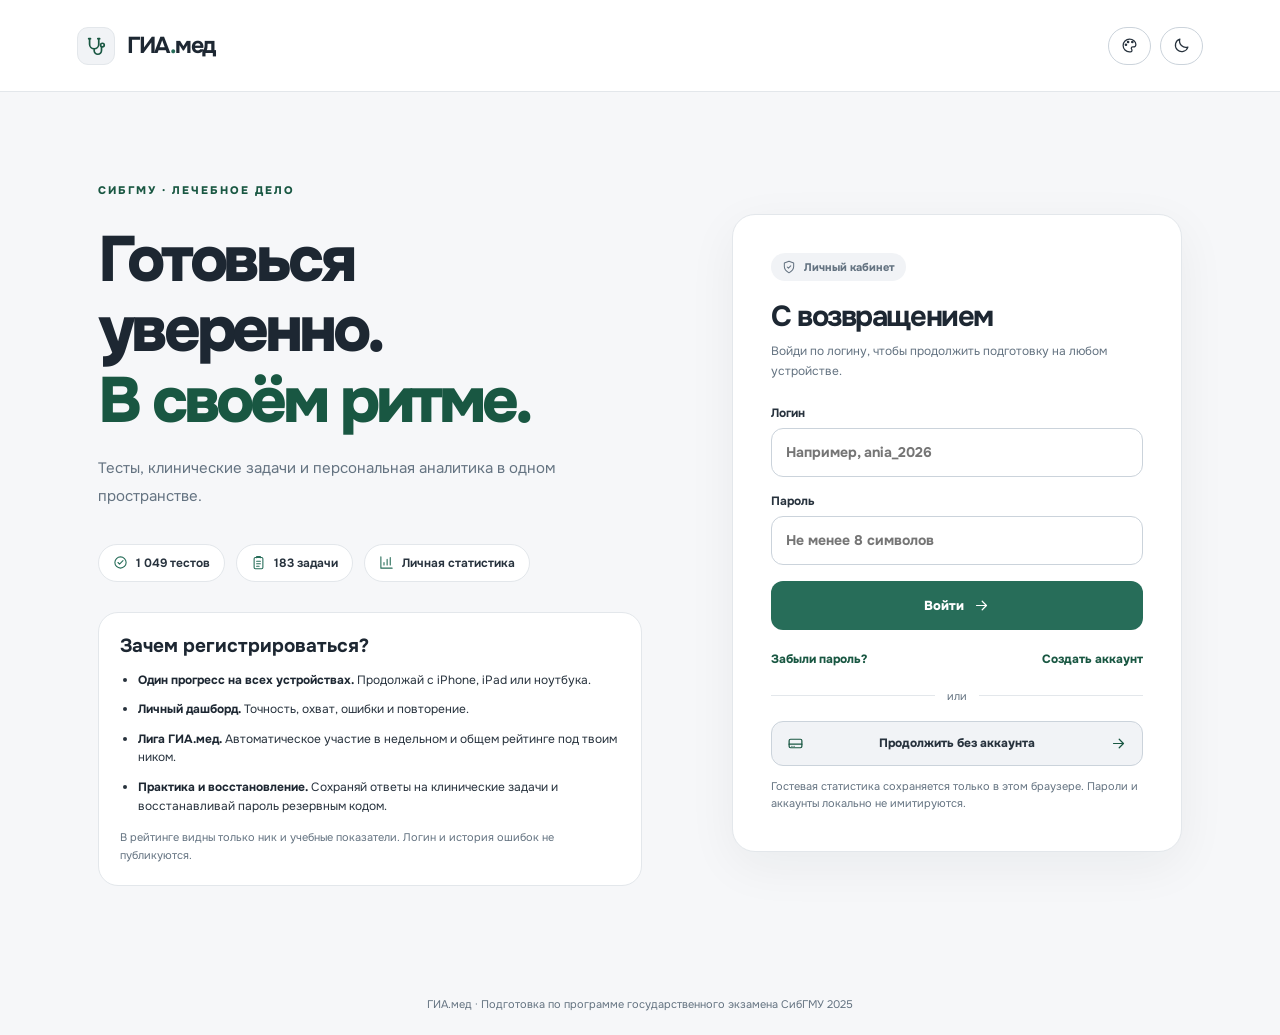
==== index.html @ e6e5d783 "Add files via upload" ====
<!DOCTYPE html><html lang="ru"><head><meta charset="UTF-8"><meta name="viewport" content="width=device-width,initial-scale=1,viewport-fit=cover"><meta name="theme-color" content="#f6f7f9"><meta name="description" content="ГИА.мед — персональный тренажёр тестов и клинических задач СибГМУ. Работает на iPhone, iPad и ноутбуке."><meta name="apple-mobile-web-app-capable" content="yes"><meta name="apple-mobile-web-app-status-bar-style" content="default"><meta name="apple-mobile-web-app-title" content="ГИА.мед"><link rel="manifest" href="./manifest.webmanifest"><link rel="icon" type="image/png" href="./icon-192-v10.png"><link rel="apple-touch-icon" sizes="180x180" href="./touch-icon-v10.png"><link rel="stylesheet" href="./styles.css?v=league10-1"><title>ГИА.мед — подготовка к ГОСам</title></head><body>
<svg xmlns="http://www.w3.org/2000/svg" style="position:absolute;width:0;height:0;overflow:hidden" aria-hidden="true"><defs>
<symbol id="i-home" viewBox="0 0 24 24"><path d="m3 10 9-7 9 7v10H3V10Z"/><path d="M9 20v-8h6v8"/></symbol>
<symbol id="i-moon" viewBox="0 0 24 24"><path d="M21 14.3A9 9 0 0 1 9.7 3 9 9 0 1 0 21 14.3Z"/></symbol>
<symbol id="i-sun" viewBox="0 0 24 24"><circle cx="12" cy="12" r="4"/><path d="M12 2v2M12 20v2M2 12h2M20 12h2M4.9 4.9l1.4 1.4M17.7 17.7l1.4 1.4M4.9 19.1l1.4-1.4M17.7 6.3l1.4-1.4"/></symbol>
<symbol id="i-grid" viewBox="0 0 24 24"><rect x="3" y="3" width="7" height="7" rx="1.5"/><rect x="14" y="3" width="7" height="7" rx="1.5"/><rect x="3" y="14" width="7" height="7" rx="1.5"/><rect x="14" y="14" width="7" height="7" rx="1.5"/></symbol>
<symbol id="i-clipboard" viewBox="0 0 24 24"><rect x="5" y="4" width="14" height="18" rx="2"/><path d="M9 4.5v-2h6v2M9 10h6M9 14h6M9 18h4"/></symbol>
<symbol id="i-alert" viewBox="0 0 24 24"><circle cx="12" cy="12" r="9"/><path d="M12 7v6M12 17h.01"/></symbol>
<symbol id="i-chart" viewBox="0 0 24 24"><path d="M3 3v18h18M8 16v-4M13 16V7M18 16V4"/></symbol>
<symbol id="i-user" viewBox="0 0 24 24"><circle cx="12" cy="8" r="4"/><path d="M4 21a8 8 0 0 1 16 0"/></symbol>
<symbol id="i-flame" viewBox="0 0 24 24"><path d="M12 22c5.1 0 8-3.7 8-8 0-3-1.6-5.4-4.5-8.5.1 3.2-1.7 5.2-3.4 6.1C12.3 8.1 10 5 8 3c.4 4.2-4 6.3-4 11 0 4.3 3 8 8 8Z"/></symbol>
<symbol id="i-target" viewBox="0 0 24 24"><circle cx="12" cy="12" r="9"/><circle cx="12" cy="12" r="5"/><circle cx="12" cy="12" r="1"/></symbol>
<symbol id="i-check" viewBox="0 0 24 24"><path d="m5 12 5 5L20 7"/></symbol>
<symbol id="i-repeat" viewBox="0 0 24 24"><path d="m17 2 4 4-4 4M3 11V9a3 3 0 0 1 3-3h15M7 22l-4-4 4-4M21 13v2a3 3 0 0 1-3 3H3"/></symbol>
<symbol id="i-play" viewBox="0 0 24 24"><path d="m8 5 12 7-12 7V5Z"/></symbol>
<symbol id="i-chevron-right" viewBox="0 0 24 24"><path d="m9 5 7 7-7 7"/></symbol>
<symbol id="i-arrow-right" viewBox="0 0 24 24"><path d="M5 12h14m-6-6 6 6-6 6"/></symbol>
<symbol id="i-arrow-left" viewBox="0 0 24 24"><path d="M19 12H5m6-6-6 6 6 6"/></symbol>
<symbol id="i-arrow-up-right" viewBox="0 0 24 24"><path d="M6 18 18 6M8 6h10v10"/></symbol>
<symbol id="i-search" viewBox="0 0 24 24"><circle cx="10.5" cy="10.5" r="6.5"/><path d="m16 16 5 5"/></symbol>
<symbol id="i-star" viewBox="0 0 24 24"><path d="m12 2 3.1 6.5 7.2 1-5.2 5.1 1.3 7.2-6.4-3.4-6.4 3.4 1.2-7.2-5.2-5.1 7.2-1L12 2Z"/></symbol>
<symbol id="i-check-circle" viewBox="0 0 24 24"><circle cx="12" cy="12" r="9"/><path d="m8 12 2.5 2.5L16 9"/></symbol>
<symbol id="i-x-circle" viewBox="0 0 24 24"><circle cx="12" cy="12" r="9"/><path d="m9 9 6 6M15 9l-6 6"/></symbol>
<symbol id="i-info" viewBox="0 0 24 24"><circle cx="12" cy="12" r="9"/><path d="M12 11v6M12 7h.01"/></symbol>
<symbol id="i-shield" viewBox="0 0 24 24"><path d="M12 2 4 5v6c0 5 3 8 8 11 5-3 8-6 8-11V5l-8-3Z"/><path d="m9 12 2 2 4-4"/></symbol>
<symbol id="i-sparkles" viewBox="0 0 24 24"><path d="m12 2 2.5 7.5L22 12l-7.5 2.5L12 22l-2.5-7.5L2 12l7.5-2.5L12 2ZM19 3v4M17 5h4"/></symbol>
<symbol id="i-book" viewBox="0 0 24 24"><path d="M4 4a3 3 0 0 1 3-2h14v17H7a3 3 0 0 0-3 3V4Zm0 14a3 3 0 0 1 3-2h14"/></symbol>
<symbol id="i-clock" viewBox="0 0 24 24"><circle cx="12" cy="12" r="9"/><path d="M12 7v5l3 2"/></symbol>
<symbol id="i-bookmark" viewBox="0 0 24 24"><path d="M6 3h12v19l-6-4-6 4V3Z"/></symbol>
<symbol id="i-stethoscope" viewBox="0 0 24 24"><path d="M5 4v6a5 5 0 0 0 10 0V4M4 4h2M14 4h2M10 15v2a4 4 0 0 0 8 0v-4"/><circle cx="19" cy="11" r="2"/></symbol>
<symbol id="i-file" viewBox="0 0 24 24"><path d="M5 2h9l5 5v15H5V2ZM14 2v5h5M8 12h8M8 16h8"/></symbol>
<symbol id="i-minus" viewBox="0 0 24 24"><path d="M5 12h14"/></symbol>
<symbol id="i-cloud" viewBox="0 0 24 24"><path d="M7 19H18a5 5 0 0 0 0-10h-1a7 7 0 0 0-13.5 2A4 4 0 0 0 7 19Z"/></symbol>
<symbol id="i-palette" viewBox="0 0 24 24"><path d="M12 3a9 9 0 1 0 0 18h1.5a2 2 0 0 0 2-2c0-1.4-1-2.3-1-3.2 0-1.1 1-1.8 2-1.8h1a3.5 3.5 0 0 0 3.5-3.5C21 6.3 17 3 12 3Z"/><circle cx="7" cy="11" r="1"/><circle cx="10" cy="7" r="1"/><circle cx="16" cy="7" r="1"/></symbol>
<symbol id="i-download" viewBox="0 0 24 24"><path d="M12 3v12m-5-5 5 5 5-5M4 17v4h16v-4"/></symbol>
<symbol id="i-upload" viewBox="0 0 24 24"><path d="M12 17V5M7 10l5-5 5 5M4 17v4h16v-4"/></symbol>
<symbol id="i-hard-drive" viewBox="0 0 24 24"><rect x="3" y="6" width="18" height="12" rx="2"/><path d="M3 13h18M7 16h.01M10 16h.01"/></symbol>
<symbol id="i-refresh" viewBox="0 0 24 24"><path d="M20 7a8.5 8.5 0 0 0-14-1L3 9m0-6v6h6M4 17a8.5 8.5 0 0 0 14 1l3-3m0 6v-6h-6"/></symbol>
<symbol id="i-trophy" viewBox="0 0 24 24"><path d="M7 4h10v6a5 5 0 0 1-10 0V4ZM7 6H4v3a4 4 0 0 0 4 4M17 6h3v3a4 4 0 0 1-4 4M12 15v5M8 20h8"/></symbol></defs></svg>
<div id="app"><div style="max-width:480px;margin:17vh auto;padding:26px;text-align:center;font-family:-apple-system,system-ui,sans-serif;color:#27323d;line-height:1.65"><h2>ГИА.мед</h2><p>Запуск приложения…</p><p style="font-size:13px;color:#61717a">Если видишь этот экран постоянно, вероятно, файл открыт в предпросмотре iPhone («Файлы»), где интерактивное приложение не запускается. Для работы нужен сайт, открытый по HTTPS в Safari. Инструкции есть в архиве.</p></div></div><div id="toast" class="toast" role="status" aria-live="polite"></div><script>window.giaTurnstileReady=function(){window.dispatchEvent(new Event('gia-turnstile-ready'))}</script><script src="https://challenges.cloudflare.com/turnstile/v0/api.js?render=explicit&onload=giaTurnstileReady" async defer></script><script src="./config.js"></script><script src="./data.js"></script><script src="./media.js?v=cloud7"></script><script src="./app.js?v=league10-1" defer></script></body></html>
---- styles.css ----
@import url('https://fonts.googleapis.com/css2?family=Manrope:wght@400;500;600;700;800&family=Onest:wght@400;500;600;700;800&display=swap');
:root{--bg:#f7f7fc;--surface:#fff;--surface-alt:#f8f8fe;--line:#e9e9f3;--line-strong:#dadbea;--text:#25253b;--muted:#85869e;--deep:#22223a;--purple:#7855ef;--violet:#6549ed;--soft-purple:#f1edff;--pink:#e956a5;--mint:#dff8ee;--green:#10876c;--red:#c84272;--red-bg:#fff0f5;--shadow:0 18px 50px rgba(52,38,101,.055);font-family:'Onest','Manrope',-apple-system,BlinkMacSystemFont,'Segoe UI',sans-serif;color:var(--text);background:var(--bg);font-synthesis:none;font-size:15px}
:root[data-theme=dark]{color-scheme:dark;--bg:#141322;--surface:#211f34;--surface-alt:#29263d;--line:#39354e;--line-strong:#4c455d;--text:#f1edfa;--muted:#a7a1bc;--deep:#f8f6fd;--soft-purple:#393056;--mint:#203f37;--green:#77dbba;--red:#ff8cab;--red-bg:#412839;--shadow:0 18px 50px rgba(0,0,0,.17)}
*{box-sizing:border-box}html{scroll-behavior:smooth}body{margin:0;min-width:320px;min-height:100vh}button,input,textarea{font:inherit}button{cursor:pointer;-webkit-tap-highlight-color:transparent}button:disabled{cursor:default;opacity:.62}a{color:inherit}button:focus-visible,input:focus-visible,textarea:focus-visible,a:focus-visible{outline:3px solid #c59dff;outline-offset:3px}svg.icon{width:20px;height:20px;stroke:currentColor;stroke-width:1.9;fill:none;stroke-linecap:round;stroke-linejoin:round;flex-shrink:0}#app{min-height:100vh}.layout{min-height:100vh;display:grid;grid-template-columns:254px minmax(0,1fr)}.sidebar{position:sticky;top:0;align-self:start;height:100vh;display:flex;flex-direction:column;padding:31px 18px 24px;border-right:1px solid var(--line);background:var(--surface)}.brand{display:flex;gap:11px;align-items:center;padding:1px 12px 52px}.brand-symbol{display:grid;place-items:center;background:linear-gradient(145deg,#8b5cf6,#df49c1);color:white;width:36px;height:36px;flex-shrink:0;border-radius:13px;font-size:25px;font-weight:800;box-shadow:0 8px 16px #875af738}.brand b,.mobile-brand b{font-size:25px;font-weight:800;letter-spacing:-1.3px}.brand small{display:block;color:var(--muted);font-size:10px;margin-top:1px}.brand-dot{color:var(--pink)}.side-group{font-size:11px;font-weight:750;letter-spacing:.15em;color:var(--muted);margin:0 14px 16px}.sidenav{display:grid;gap:7px}.nav-link{position:relative;display:flex;align-items:center;gap:13px;border:0;background:transparent;color:#797b92;padding:15px 18px;border-radius:14px;font-weight:650;text-align:left;width:100%;transition:.15s}.nav-link:hover{background:var(--surface-alt)}.nav-link.active{background:var(--soft-purple);color:var(--violet)}.nav-link .icon{width:21px;height:21px}.nav-count{margin-left:auto;background:#f26b91;color:white;border-radius:100px;min-width:22px;height:22px;display:grid;place-items:center;font-size:11px;padding:0 4px}.sidebar-foot{margin-top:auto;border-radius:19px;background:var(--surface-alt);padding:20px 16px}.side-progress-caption{display:flex;justify-content:space-between;color:var(--muted);font-size:10px;letter-spacing:.07em;font-weight:750}.side-progress-caption strong{font-size:13px;color:var(--violet)}.sidebar-foot small{display:block;margin:8px 0;color:var(--muted)}.sidebar-foot p{font-size:12px;line-height:1.6;color:var(--muted);margin:20px 0 0}.body{min-width:0}.topbar{height:84px;border-bottom:1px solid var(--line);background:var(--surface);display:flex;align-items:center;justify-content:space-between;padding:0 clamp(20px,4vw,68px)}.topline{font-size:11px;letter-spacing:.17em;font-weight:750;color:var(--muted)}.dotsep{color:#cfb3fd}.top-right{display:flex;gap:15px;align-items:center}.streak{color:var(--violet);background:var(--soft-purple);border-radius:24px;padding:9px 14px;font-size:11px;font-weight:750;white-space:nowrap;display:flex;align-items:center;gap:5px}.streak .icon{height:16px;width:16px;fill:#ff8eaa;stroke:#f279a0}.avatar{display:grid;place-items:center;width:35px;height:35px;border-radius:50%;background:linear-gradient(135deg,#dc75be,#7c51e1);color:white;font-size:15px;font-weight:800}.mobile-brand{display:none}.main{width:min(1120px,100%);margin:0 auto;padding:36px clamp(20px,4vw,64px) 90px}.hero{position:relative;overflow:hidden;min-height:286px;background:linear-gradient(115deg,#624ce9 0%,#9450ef 52%,#e548a7 100%);color:#fff;border-radius:27px;padding:36px clamp(24px,4vw,43px);box-shadow:0 22px 50px rgba(122,76,222,.16)}.hero-glow{position:absolute;right:-60px;top:-75px;width:400px;height:310px;border-radius:50%;background:radial-gradient(circle,#fd83e355 0%,transparent 67%);pointer-events:none}.eyebrow{font-size:11px;letter-spacing:.19em;font-weight:800;color:var(--violet);text-transform:uppercase}.eyebrow.on-hero{color:#f0d9ff}.hero h1{position:relative;font-size:clamp(31px,4vw,47px);line-height:1.1;letter-spacing:-.05em;margin:19px 0 12px;font-weight:800}.hero p{position:relative;font-size:14px;line-height:1.7;color:#f7eaff;margin:0}.hero-progress{position:relative;max-width:710px;margin-top:26px}.hero-progress-top{display:flex;align-items:baseline;gap:12px;margin-bottom:12px}.hero-progress-top strong{font-size:29px;letter-spacing:-.06em}.hero-progress-top span{font-size:12px;color:#f9eaff}.hero-progress-top .hero-goal{margin-left:auto;letter-spacing:.08em;font-weight:700}.bar{background:#e6e6f1;border-radius:50px;height:7px;overflow:hidden}.bar-fill{display:block;height:100%;width:0;border-radius:inherit;background:linear-gradient(90deg,#7858f0,#e75ba6);transition:width .35s}.bar-fill.light{background:#fff}.stats-grid{display:grid;grid-template-columns:repeat(3,minmax(0,1fr));gap:15px;margin:20px 0}.stats-grid.two{grid-template-columns:repeat(2,minmax(0,1fr))}.metric{background:var(--surface);border:1px solid var(--line);border-radius:22px;min-height:158px;padding:22px 21px 19px;display:flex;flex-direction:column;align-items:flex-start;box-shadow:var(--shadow)}.metric-icon{display:grid;place-items:center;width:35px;height:35px;border-radius:11px;margin-bottom:14px}.metric-icon.violet{background:var(--soft-purple);color:var(--violet)}.metric-icon.teal{background:#e5faf3;color:#19a382}.metric-icon.coral{background:#fff0f4;color:#e06386}.metric>span:not(.metric-icon){font-size:12px;color:var(--muted);font-weight:650}.metric b{font-size:31px;line-height:1.3;letter-spacing:-.045em;color:var(--deep);margin:3px 0}.metric small{font-size:11px;color:var(--muted);line-height:1.35}.resume-card{display:flex;align-items:center;width:100%;border:1px solid #d8d0fc;border-radius:20px;background:var(--soft-purple);padding:17px 20px;gap:15px;text-align:left;color:var(--deep);margin:24px 0;box-shadow:var(--shadow)}.resume-icon{display:grid;place-items:center;border-radius:15px;background:#7a56ed;color:#fff;height:48px;width:48px}.resume-card>span:nth-child(2){display:grid;gap:5px;flex:1}.resume-card b{font-size:14px}.resume-card small{font-size:12px;color:var(--muted)}.resume-card .icon{color:var(--violet)}.resume-icon .icon{color:#fff}.section{margin-top:43px}.section-head{display:flex;align-items:center;justify-content:space-between;gap:16px;margin-bottom:22px}.section-head h2{margin:7px 0 0;font-size:23px;letter-spacing:-.035em}.section h2{letter-spacing:-.035em}.ghost-btn,.secondary-btn{background:var(--surface);border:1px solid var(--line-strong);color:var(--text);font-size:12px;font-weight:750;border-radius:12px;padding:12px 17px;display:inline-flex;align-items:center;justify-content:center;gap:8px;transition:.18s}.ghost-btn:hover,.secondary-btn:hover{border-color:#a48bf6;color:var(--violet)}.ghost-btn .icon,.secondary-btn .icon{height:17px;width:17px}.switcher{display:flex;background:var(--surface);border:1px solid var(--line);border-radius:16px;padding:5px;width:max-content;max-width:100%;overflow:auto;gap:4px;margin-bottom:23px}.switcher button{border:0;border-radius:12px;padding:11px 17px;font-size:12px;white-space:nowrap;background:transparent;font-weight:750;color:var(--muted)}.switcher button.selected{background:linear-gradient(135deg,#6950d9,#8c5bf1);color:#fff;box-shadow:0 6px 13px #7a51d034}.block-grid{display:grid;grid-template-columns:repeat(3,minmax(0,1fr));gap:16px}.block-card{display:block;position:relative;text-align:left;background:var(--surface);border:1px solid var(--line);border-radius:19px;padding:19px;box-shadow:var(--shadow);min-width:0;color:var(--text);transition:transform .2s,box-shadow .2s,border-color .2s}.block-card:hover{transform:translateY(-3px);border-color:#b7a3f8;box-shadow:0 16px 35px #7966aa17}.block-top{display:flex;justify-content:space-between;align-items:center;color:var(--violet);font-size:11px;font-weight:800;letter-spacing:.14em}.block-top .icon{height:16px;width:16px;color:var(--muted)}.block-number{font-size:25px;font-weight:800;letter-spacing:-.04em;margin:22px 0 16px}.block-sub{font-size:12px;color:var(--muted);display:flex;gap:6px;align-items:baseline;margin-bottom:10px}.block-sub strong{color:var(--deep)}.block-sub span{margin-left:auto}.block-card .bar{height:5px}.block-card small{display:block;color:var(--muted);font-size:11px;margin-top:10px}.topic-grid{display:grid;grid-template-columns:repeat(2,minmax(0,1fr));gap:12px}.topic-card,.case-item{display:flex;align-items:center;gap:14px;padding:18px;background:var(--surface);border:1px solid var(--line);border-radius:17px;text-align:left;color:var(--text)}.topic-card:hover,.case-item:hover,.question-row:hover{border-color:#c3b5f6}.topic-card>.icon:first-child{background:var(--soft-purple);color:var(--violet);border-radius:11px;padding:10px;width:43px;height:43px}.topic-card>div{flex:1;display:grid;gap:5px;min-width:0}.topic-card b{font-size:13px}.topic-card small{font-size:11px;color:var(--muted)}.topic-card>.icon:last-child{height:17px;width:17px;color:var(--muted)}.searchline{display:flex;align-items:center;gap:12px;background:var(--surface);border:1px solid var(--line-strong);padding:0 17px;height:54px;border-radius:15px;margin:15px 0 24px}.searchline:focus-within{border-color:#aa97ee}.searchline .icon{color:var(--muted)}.searchline input{outline:0!important;border:0;background:transparent;flex:1;min-width:0;color:var(--text);height:100%;font-size:14px}.searchline input::placeholder{color:#a3a2b4}.result-caption,.caption-sub,.muted{color:var(--muted);font-size:13px;line-height:1.6}.question-list{display:grid;gap:9px}.question-row{display:flex;align-items:center;gap:15px;background:var(--surface);border:1px solid var(--line);padding:15px 18px;text-align:left;border-radius:13px;color:var(--text);line-height:1.4}.qno{color:var(--violet);font-size:11px;font-weight:800;white-space:nowrap}.question-row span:nth-child(2){flex:1;font-size:13px}.question-row .icon{color:var(--muted);width:17px}.q-dot{display:inline-block;height:11px;width:11px;border:1px solid var(--line-strong);border-radius:50%}.q-dot.good{background:#2cbf9f;border-color:#2cbf9f}.q-dot.bad{background:#f27a9a;border-color:#f27a9a}.notice{background:var(--surface-alt);border:1px solid var(--line);border-radius:13px;padding:14px 16px;font-size:12px;line-height:1.6;color:var(--muted);margin:20px 0}.empty{text-align:center;border:1px dashed var(--line-strong);border-radius:19px;padding:58px 23px;background:var(--surface)}.empty>.icon{width:40px;height:40px;color:var(--violet)}.empty h3{font-size:17px;margin:16px 0 4px}.empty p{font-size:13px;color:var(--muted);margin:0}.page-header{margin:8px 0 30px}.page-header h1{font-size:clamp(28px,4vw,37px);letter-spacing:-.055em;margin:13px 0 12px}.page-header p{color:var(--muted);font-size:14px;line-height:1.7;max-width:620px;margin:0}.quiz-container{max-width:770px;margin:0 auto}.quiz-top{display:flex;align-items:center;justify-content:space-between;gap:13px;margin:2px 0 29px}.back-link{display:inline-flex;align-items:center;gap:8px;background:none;border:0;padding:9px 0;font-size:12px;font-weight:750;color:var(--muted)}.back-link:hover{color:var(--violet)}.back-link .icon{width:16px;height:16px}.quiz-label{color:var(--violet);font-weight:750;letter-spacing:.04em;font-size:12px}.finish-link{border:0;background:none;font-size:12px;color:var(--muted);font-weight:750}.quiz-progress{margin:0 0 24px}.quiz-progress>div:first-child{display:flex;justify-content:space-between;color:var(--muted);font-size:11px;font-weight:750;letter-spacing:.13em;margin-bottom:12px}.quiz-progress strong{color:var(--violet)}.quiz-progress .bar{height:6px}.question-panel{background:var(--surface);border-radius:27px;border:1px solid var(--line);padding:clamp(23px,5vw,40px);box-shadow:0 22px 60px rgba(41,30,88,.07)}.question-meta{display:flex;align-items:center;justify-content:space-between}.q-pill{border-radius:8px;background:var(--soft-purple);color:var(--violet);font-size:10px;letter-spacing:.09em;font-weight:800;padding:9px 11px}.star-btn{border:0;background:none;color:#afb1c4;padding:4px}.star-btn .icon{height:28px;width:28px}.star-btn.is-star{color:#f5aa4e}.star-btn.is-star .icon{fill:#ffe5a0}.question-text{font-size:clamp(20px,3vw,27px);font-weight:750;letter-spacing:-.025em;line-height:1.45;margin:30px 0 29px}.answers{display:grid;gap:12px}.answer{display:flex;align-items:center;gap:15px;text-align:left;background:var(--surface-alt);border:1.5px solid var(--line);border-radius:15px;min-height:74px;padding:14px 18px;color:var(--text);font-size:14px;line-height:1.45;transition:.15s;width:100%}.answer:not(:disabled):hover{border-color:#b7a5fb;background:var(--soft-purple)}.answer:disabled{opacity:1;cursor:default}.answer .answer-letter{display:grid;place-items:center;flex:0 0 33px;height:33px;border-radius:10px;background:var(--surface);border:1px solid var(--line);color:var(--muted);font-size:12px;font-weight:800}.answer>span:nth-child(2){flex:1}.answer .icon{width:22px;height:22px}.answer.correct{background:#e4f8f1;border-color:#44ba94;color:#175f4f}.answer.correct .answer-letter{background:#bdf0df;border-color:#8de0c2;color:#166e54}.answer.incorrect{background:#ffe8f0;border-color:#eb7da0;color:#a22e58}.answer.incorrect .answer-letter{background:#ffd0df;color:#b34264;border-color:#eaa2ba}.answer.dim{opacity:.76}.quiz-help{display:flex;justify-content:space-between;align-items:center;gap:14px;padding-top:25px;font-size:11px;color:var(--muted)}.quiz-help>span{display:flex;align-items:center;gap:7px;line-height:1.4}.quiz-help .icon{width:16px;height:16px}.text-link{display:inline-flex;align-items:center;gap:6px;border:0;background:transparent;color:var(--violet);font-size:12px;font-weight:750;padding:9px 0}.feedback{margin-top:22px;padding:18px 20px;border:1px solid var(--line);border-radius:15px;font-size:13px}.feedback b{display:flex;align-items:center;gap:9px;font-size:15px}.feedback .icon{width:21px;height:21px}.feedback p{margin:9px 0 0;line-height:1.65}.feedback.success{background:#e6f8f1;color:#12654e;border-color:#b1e8d5}.feedback.failure{background:#fff0f5;color:#a72d5b;border-color:#ffd4e1}.feedback.ambiguous{background:var(--soft-purple);color:var(--text)}.next-btn,.primary-btn{display:inline-flex;align-items:center;justify-content:center;gap:9px;border:0;border-radius:13px;background:linear-gradient(110deg,#7551e7,#9b5cf3);color:#fff;padding:15px 22px;font-weight:800;font-size:13px;box-shadow:0 10px 21px #7852e12f}.primary-btn:hover,.next-btn:hover{filter:brightness(1.055)}.next-btn{margin-top:20px;width:100%;min-height:55px}.next-btn .icon,.primary-btn .icon{width:18px;height:18px}.quiz-footer{display:flex;align-items:flex-start;gap:9px;color:var(--muted);font-size:11px;line-height:1.55;margin:23px 15px}.quiz-footer .icon{width:15px;height:15px}.report{max-width:710px;margin:0 auto;text-align:center}.report h1{font-size:35px;margin:13px 0 25px;letter-spacing:-.05em}.score-circle{position:relative;margin:0 auto;width:212px;height:212px;border-radius:50%;background:conic-gradient(#8a57ec var(--score),#ece9f7 0);display:grid;place-items:center}.score-circle::before{content:'';background:var(--bg);position:absolute;border-radius:50%;inset:12px}.score-circle>div{position:relative;display:grid;place-items:center}.score-circle b{font-size:59px;letter-spacing:-.07em;color:var(--violet)}.score-circle span{font-size:12px;color:var(--muted)}.score-detail{font-size:15px;color:var(--muted);margin:23px 0 12px}.pass-chip{display:inline-flex;align-items:center;gap:6px;border-radius:100px;padding:10px 15px;font-weight:750;font-size:12px}.pass-chip.pass{background:#e1f7ed;color:#198261}.pass-chip.fail{background:#fff0f5;color:#b9466e}.pass-chip .icon{width:17px;height:17px}.report-metrics{display:grid;grid-template-columns:repeat(3,1fr);gap:13px;margin:30px 0 36px}.report-metrics>div{background:var(--surface);border:1px solid var(--line);border-radius:16px;padding:17px 10px;display:grid;gap:5px}.report-metrics b{font-size:29px}.report-metrics span{font-size:12px;color:var(--muted)}.report h2{text-align:left;font-size:22px;margin:30px 0 18px}.review-list{text-align:left;display:grid;gap:12px}.error-item{background:var(--surface);border:1px solid #f4c6d6;border-radius:15px;padding:20px}.error-head{font-size:11px;font-weight:800;color:var(--red);margin-bottom:10px}.error-item>b{font-size:14px;line-height:1.6}.error-item p{font-size:12px;line-height:1.55;margin:12px 0 0}.wrong-value{color:var(--red)}.right-value{color:var(--green)}.report-actions{display:flex;gap:12px;justify-content:center;margin:32px 0}.perfect{background:var(--mint);padding:22px;border-radius:16px;display:flex;align-items:center;justify-content:center;gap:9px;color:var(--green)}.case-intro{display:flex;gap:17px;align-items:flex-start;background:linear-gradient(115deg,#7956e5,#d552ae);border-radius:20px;color:white;padding:24px;margin-bottom:27px}.case-intro-icon{background:#ffffff2c;display:grid;place-items:center;width:43px;height:43px;flex-shrink:0;border-radius:13px}.case-intro-icon .icon{width:26px;height:26px}.case-intro b{font-size:17px}.case-intro p{font-size:12px;line-height:1.65;color:#fff0ff;margin:8px 0 0}.light-count{font-size:13px;color:var(--muted);font-weight:500}.case-grid{display:grid;grid-template-columns:repeat(2,minmax(0,1fr));gap:12px}.case-item{padding:19px 16px;min-width:0}.case-number{font-size:12px;color:var(--violet);border-radius:9px;background:var(--soft-purple);padding:11px;font-weight:800}.case-description{flex:1;display:grid;gap:7px;min-width:0}.case-description b{font-size:13px}.case-description small{font-size:11px;color:var(--muted);line-height:1.5;display:-webkit-box;-webkit-line-clamp:2;-webkit-box-orient:vertical;overflow:hidden}.case-item>.icon{width:15px;color:var(--muted)}.solved-dot{background:#eee9fa;color:var(--violet);border-radius:50%;height:23px;width:23px;display:grid;place-items:center}.solved-dot.good{background:#d8f4e8;color:var(--green)}.solved-dot .icon{height:15px;width:15px}.case-detail{max-width:830px;margin:0 auto}.case-detail>.eyebrow{margin-top:30px}.case-detail>h1{font-size:32px;line-height:1.22;letter-spacing:-.04em;margin:12px 0 25px}.case-statement,.case-questions,.case-answer,.reference-panel{background:var(--surface);border:1px solid var(--line);border-radius:22px;padding:26px;margin:18px 0;box-shadow:var(--shadow)}.statement-title{font-size:11px;letter-spacing:.12em;color:var(--violet);font-weight:850}.case-statement>p{white-space:normal;line-height:1.85;font-size:14px;overflow-wrap:anywhere;margin:18px 0}.source-link{display:inline-flex;gap:8px;align-items:center;color:var(--violet);font-size:12px;font-weight:750;text-decoration:none;margin-top:9px}.source-link .icon{height:16px;width:16px}.case-questions h2,.case-answer h2,.reference-panel h2{font-size:20px;margin:0 0 17px}.case-questions ol{padding-left:24px;margin:0}.case-questions li{line-height:1.65;margin-bottom:11px;padding-left:7px;font-size:14px}.input-label{font-size:12px;font-weight:700;display:block;color:var(--muted);margin-bottom:10px}.case-answer textarea{display:block;width:100%;min-height:168px;resize:vertical;border:1px solid var(--line-strong);border-radius:14px;padding:17px;color:var(--text);background:var(--surface-alt);line-height:1.65;font-size:14px}.case-answer textarea:focus{outline:0;border-color:var(--purple)}.tiny{font-size:11px!important}.case-answer .primary-btn{margin-top:14px}.reference-panel{border-color:#b9aeef}.reference-panel>p{line-height:1.8;font-size:15px}.similarity-info{display:flex;align-items:flex-start;gap:8px;font-size:12px;color:var(--violet);line-height:1.65;background:var(--soft-purple);padding:14px 16px;border-radius:12px}.similarity-info .icon{height:17px;width:17px;margin-top:1px}.reference-panel h3{font-size:16px;margin:26px 0 13px}.verdicts{display:flex;gap:9px;flex-wrap:wrap}.verdicts button{display:flex;align-items:center;gap:6px;border:1px solid var(--line-strong);background:var(--surface-alt);color:var(--text);border-radius:12px;padding:12px 15px;font-size:12px;font-weight:750}.verdicts button.picked{border-color:#a58cf8;background:var(--soft-purple);color:var(--violet)}.verdicts .icon{height:17px;width:17px}.case-bottom{display:flex;justify-content:space-between;gap:12px;margin:25px 0 50px}.surface{background:var(--surface);border:1px solid var(--line);border-radius:21px;padding:24px;box-shadow:var(--shadow)}.section.surface{margin-top:23px}.section.surface h2{font-size:21px;margin:0 0 20px}.activity-chart{min-height:204px;display:flex;align-items:flex-end;justify-content:space-around;gap:11px;padding:18px 0 3px;border-bottom:1px solid var(--line)}.activity-col{height:185px;display:flex;flex-direction:column;justify-content:flex-end;align-items:center;gap:8px;flex:1;max-width:65px}.activity-col strong{font-size:11px;color:var(--violet);min-height:16px}.activity-col>span{display:block;background:linear-gradient(#b36bf2,#7151e9);width:min(100%,44px);border-radius:9px 9px 4px 4px;min-height:5px}.activity-col>span.is-empty{background:var(--line)}.activity-col small{font-size:11px;color:var(--muted);text-transform:capitalize}.block-rows{display:grid;gap:14px}.block-stat{display:grid;grid-template-columns:78px minmax(0,1fr) 53px;align-items:center;gap:10px;font-size:12px}.block-stat span{color:var(--muted)}.block-stat strong{text-align:right;font-size:11px}.settings-grid{display:grid;grid-template-columns:repeat(2,minmax(0,1fr));gap:16px;align-items:start}.panel{padding:25px;min-height:206px}.settings-heading{display:flex;align-items:center;gap:9px;color:var(--violet)}.settings-heading h2{color:var(--text);font-size:18px;margin:0}.settings-heading .icon{height:22px;width:22px}.panel>p{font-size:12px;line-height:1.75;color:var(--muted)}.sync-badge{display:flex;align-items:center;gap:8px;border-radius:11px;padding:12px 15px;background:var(--soft-purple);font-size:12px;color:var(--violet);font-weight:750;margin-top:18px;width:max-content}.sync-badge .icon{height:17px;width:17px}.settings-row{display:flex;align-items:center;justify-content:space-between;margin:25px 0}.toggle{border:0;background:var(--line-strong);width:46px;height:26px;border-radius:20px;padding:3px;display:flex;justify-content:flex-start;align-items:center}.toggle[aria-checked=true]{justify-content:flex-end;background:var(--violet)}.toggle span{height:20px;width:20px;border-radius:50%;background:white;box-shadow:0 2px 3px #0001}.action-row,.auth-actions{display:flex;gap:9px;flex-wrap:wrap;margin-top:20px}.file-label{cursor:pointer}.auth-form{margin:20px 0}.auth-form label{display:grid;gap:6px;font-size:12px;color:var(--muted);margin-bottom:12px}.auth-form input{height:43px;padding:10px 14px;border-radius:10px;background:var(--surface-alt);border:1px solid var(--line);color:var(--text)}.signed{font-size:12px;color:var(--green);margin:18px 0}.signed span{display:flex;gap:8px;align-items:center}.signed .icon{width:18px}.toast{position:fixed;z-index:999;bottom:30px;left:50%;transform:translate(-50%,30px);opacity:0;pointer-events:none;border-radius:14px;background:#2f2a47;color:white;font-size:13px;padding:15px 20px;box-shadow:0 10px 30px #0002;max-width:min(500px,92vw);transition:.2s}.toast.visible{opacity:1;transform:translate(-50%,0)}.toast.error{background:#a33563}.bottomnav{display:none}
@media(max-width:1050px){.layout{grid-template-columns:210px minmax(0,1fr)}.sidebar{padding-left:10px;padding-right:10px}.main{padding-left:27px;padding-right:27px}.block-grid{grid-template-columns:repeat(2,minmax(0,1fr))}.case-grid{grid-template-columns:1fr}.brand{padding-left:11px}.brand b{font-size:23px}.topbar{padding:0 28px}}
@media(max-width:760px){.layout{display:block}.sidebar{display:none}.topbar{height:74px;padding:0 21px}.topline{display:none}.mobile-brand{display:flex;align-items:center;gap:8px}.mobile-brand .brand-symbol{width:31px;height:31px;border-radius:10px;font-size:22px}.mobile-brand b{font-size:22px}.main{padding:23px 20px calc(115px + env(safe-area-inset-bottom))}.bottomnav{position:fixed;bottom:0;left:0;right:0;z-index:50;display:grid;grid-template-columns:repeat(6,minmax(0,1fr));height:calc(74px + env(safe-area-inset-bottom));background:color-mix(in srgb,var(--surface) 94%,transparent);border-top:1px solid var(--line);backdrop-filter:blur(17px);padding:5px 3px calc(5px + env(safe-area-inset-bottom));box-shadow:0 -6px 30px #50427a0a}.bottomnav .nav-link{display:flex;flex-direction:column;gap:4px;align-items:center;justify-content:center;padding:6px 0;border-radius:12px;font-size:9px;font-weight:750;color:var(--muted);line-height:1}.bottomnav .nav-link.active{color:var(--violet);background:none}.bottomnav .nav-link.active:before{content:'';width:23px;height:3px;border-radius:5px;background:var(--violet);position:absolute;top:0}.bottomnav .nav-link .icon{width:23px;height:23px}.bottomnav .nav-count{position:absolute;top:3px;right:calc(50% - 23px);min-width:17px;height:17px;font-size:9px}.toast{bottom:calc(88px + env(safe-area-inset-bottom))}.hero{min-height:267px;padding:27px;border-radius:23px}.hero h1{font-size:34px;margin-top:18px}.hero p{font-size:12px}.hero-progress-top span{font-size:10px}.stats-grid{gap:10px;margin:13px 0}.metric{min-height:142px;padding:16px 14px;border-radius:18px}.metric-icon{width:29px;height:29px;border-radius:9px;margin-bottom:10px}.metric-icon .icon{width:17px;height:17px}.metric>span:not(.metric-icon){font-size:10px}.metric b{font-size:25px}.metric small{font-size:9px}.section{margin-top:32px}.section-head h2{font-size:22px}.block-grid{grid-template-columns:repeat(2,minmax(0,1fr));gap:11px}.block-card{padding:15px;border-radius:17px}.block-number{font-size:19px;margin:20px 0 17px}.block-top{font-size:10px}.block-sub{font-size:11px}.block-card small{font-size:10px}.settings-grid{grid-template-columns:1fr}.question-text{font-size:21px}.question-panel{padding:24px 20px;border-radius:23px}.answer{min-height:69px;padding:13px;gap:11px;font-size:13px}.quiz-top{margin-bottom:22px}.case-statement,.case-questions,.case-answer,.reference-panel{padding:20px;border-radius:18px}.report h1{font-size:30px}.score-circle{width:190px;height:190px}.score-circle b{font-size:55px}.top-right{gap:10px}.streak{font-size:10px;padding:8px 10px}.avatar{width:30px;height:30px;font-size:13px}}
@media(max-width:390px){.main{padding-left:14px;padding-right:14px}.topbar{padding:0 14px}.brand b,.mobile-brand b{font-size:21px}.hero{padding:24px 21px}.hero h1{font-size:31px}.hero-progress-top strong{font-size:25px}.metric{padding:13px 11px}.metric b{font-size:24px}.metric small{font-size:9px}.switcher button{padding:10px 11px;font-size:11px}.section-head{align-items:flex-start}.section-head .ghost-btn{font-size:11px;padding:9px}.block-card{padding:13px}.block-number{font-size:17px}.quiz-label{font-size:10px}.question-text{font-size:19px}.answer{font-size:12px}.quiz-help{flex-direction:column;align-items:flex-start}.report-actions{flex-direction:column}.report-actions>*{width:100%}}
@media(prefers-reduced-motion:reduce){*,*::before,*::after{scroll-behavior:auto!important;transition:none!important;animation:none!important}}

.activity-summary{display:flex;flex-wrap:wrap;gap:10px;margin:18px 0 25px}.activity-summary>span{display:inline-flex;align-items:center;gap:7px;background:var(--surface);border:1px solid var(--line);padding:11px 13px;border-radius:12px;color:var(--muted);font-size:12px}.activity-summary strong{color:var(--text);font-size:14px}.activity-summary .icon{height:16px;width:16px;color:var(--violet)}

/* v3: standalone start dashboard, global navigation, clinical source media */
.brand-button{appearance:none;background:transparent;border:0;text-align:left;color:inherit;font:inherit;cursor:pointer;width:100%}
.brand-button:hover .brand-symbol{filter:brightness(1.08);transform:translateY(-1px)}
.brand-button:focus-visible,.avatar-button:focus-visible,.theme-quick:focus-visible{outline:3px solid #af83ff;outline-offset:3px}
.mobile-brand.brand-button{width:auto;padding:0;align-items:center;gap:8px}
.avatar-button{border:0;flex:none;box-shadow:0 4px 12px #8052c628}
.avatar-button:hover{filter:brightness(1.1)}
.theme-quick{display:inline-flex;align-items:center;justify-content:center;gap:8px;padding:9px 12px;border:1px solid var(--line-strong);border-radius:999px;background:var(--surface-alt);color:var(--text);font-size:12px;font-weight:750;min-height:38px;white-space:nowrap;transition:background .2s,border-color .2s}
.theme-quick:hover{border-color:var(--violet);background:var(--soft-purple)}
.theme-quick .icon{width:17px;height:17px;stroke:var(--violet)}
.home-heading{display:flex;align-items:end;justify-content:space-between;gap:16px;margin-bottom:25px}
.home-heading h1{font-size:37px;margin:7px 0 8px;letter-spacing:-.055em;color:var(--deep)}
.home-heading p{margin:0;color:var(--muted);font-size:13px;line-height:1.6}
.home-date{color:var(--muted);font-size:12px;white-space:nowrap;padding-bottom:7px}
.home-hero{display:grid;grid-template-columns:minmax(0,1.65fr) minmax(200px,.85fr);gap:25px;align-items:stretch;padding:31px;border-radius:26px;background:linear-gradient(115deg,#614be8 0%,#9550eb 53%,#df459e 100%);box-shadow:0 19px 47px #9c63d823;color:#fff;position:relative;overflow:hidden}
.home-hero:before{content:'';position:absolute;right:-105px;top:-135px;width:400px;height:340px;border-radius:50%;background:radial-gradient(circle,#ffffff27 0%,transparent 70%);pointer-events:none}
.home-hero-content{position:relative;min-width:0;z-index:1}
.home-hero h2{font-size:clamp(28px,3vw,39px);letter-spacing:-.05em;line-height:1.12;margin:17px 0 11px;max-width:560px}
.home-hero p{font-size:13px;line-height:1.7;margin:0;color:#fffdfb;opacity:.9;max-width:480px}
.home-hero-progress{margin-top:30px;max-width:510px}
.home-hero-progress>div:first-child{display:flex;align-items:baseline;gap:12px;margin-bottom:8px}
.home-hero-progress strong{font-size:32px;line-height:1;letter-spacing:-.04em}
.home-hero-progress span{font-size:11px;opacity:.95}
.home-hero .bar{background:#ffffff48;height:7px}
.home-hero .bar-fill{background:#fff}
.hero-goal-card{position:relative;display:flex;flex-direction:column;justify-content:center;gap:7px;border:1px solid #ffffff59;background:#ffffff24;border-radius:21px;padding:23px;backdrop-filter:blur(10px)}
.hero-goal-card>div{font-size:10px;letter-spacing:.11em;font-weight:800;line-height:1.5}
.hero-goal-card>strong{font-size:56px;letter-spacing:-.06em;line-height:1.12}
.hero-goal-card>span{font-size:12px;line-height:1.4}
.hero-goal-card>small{font-size:10px;line-height:1.6;margin-top:5px;border-top:1px solid #ffffff55;padding-top:10px}
.dashboard-kpis{display:grid;grid-template-columns:repeat(3,minmax(0,1fr));gap:13px;margin:20px 0 32px}
.dashboard-kpi{display:flex;flex-direction:column;align-items:flex-start;min-width:0;padding:19px 20px;background:var(--surface);border:1px solid var(--line);border-radius:21px;box-shadow:var(--shadow);min-height:158px}
.dashboard-kpi .metric-icon{margin-bottom:10px;width:30px;height:30px;border-radius:9px}
.dashboard-kpi .metric-icon .icon{width:17px;height:17px}
.dashboard-kpi>span:not(.metric-icon){font-size:12px;font-weight:650;color:var(--muted)}
.dashboard-kpi>b{font-size:32px;line-height:1.2;margin-top:5px;letter-spacing:-.05em;color:var(--deep)}
.dashboard-kpi>small{font-size:10px;line-height:1.5;margin-top:6px;color:var(--muted)}
.home-actions{margin-top:20px}
.action-cards{display:grid;grid-template-columns:repeat(3,minmax(0,1fr));gap:11px}
.home-action{display:flex;gap:10px;align-items:center;text-align:left;padding:16px 13px;border-radius:17px;background:var(--surface);border:1px solid var(--line);color:var(--text);min-width:0;box-shadow:var(--shadow)}
.home-action:hover{border-color:var(--violet);transform:translateY(-1px)}
.home-action>.icon:first-child{width:20px;height:20px;flex:none;color:var(--violet)}
.home-action>.icon:last-child{width:16px;height:16px;flex:none;color:var(--muted)}
.home-action span{display:grid;gap:4px;min-width:0;flex:1}
.home-action b{font-size:12px;line-height:1.3;color:var(--deep)}
.home-action small{font-size:10px;line-height:1.5;color:var(--muted)}
.home-action.primary-action{border-color:#af8bff;background:var(--soft-purple)}
.dashboard-panels{display:grid;grid-template-columns:repeat(2,minmax(0,1fr));gap:16px;margin-top:22px}
.dash-panel{min-width:0;margin:0!important;box-shadow:var(--shadow)}
.dash-panel-title{display:flex;justify-content:space-between;align-items:flex-start;gap:12px;margin-bottom:17px}
.dash-panel-title h2{font-size:18px!important;margin:0 0 6px!important;color:var(--deep);line-height:1.25;letter-spacing:-.02em}
.dash-panel-title p{color:var(--muted);font-size:11px;margin:0;line-height:1.5}
.dash-panel-title>b{font-size:26px;line-height:1;font-weight:850;color:var(--violet);white-space:nowrap}
.dash-panel-title>b small{font-size:10px;font-weight:650}
.dash-panel-title>.icon{color:var(--violet);width:28px;height:28px}
.dash-bars{height:150px;display:flex;align-items:stretch;justify-content:space-between;gap:4px;padding:7px 0 0;border-bottom:1px solid var(--line)}
.dash-day{flex:1;display:flex;flex-direction:column;align-items:center;min-width:0;gap:4px}
.dash-bar-number{height:14px;color:var(--violet);font-size:9px;font-weight:750;line-height:14px}
.dash-bar-track{height:112px;width:100%;max-width:23px;display:flex;align-items:flex-end}
.dash-bar-fill{display:block;width:100%;border-radius:7px 7px 3px 3px;min-height:4px;background:linear-gradient(180deg,#be69e7,#7952e8)}
.dash-bar-fill.is-empty{background:var(--line)}
.dash-day small{font-size:9px;min-height:14px;color:var(--muted);white-space:nowrap}
.dash-panel-footer{display:flex;justify-content:space-between;gap:7px;flex-wrap:wrap;margin-top:16px;font-size:10px;color:var(--muted)}
.dash-panel-footer b{color:var(--deep)}
.trend-chart{width:100%;height:158px;display:block;overflow:visible}
.trend-chart>line{stroke:var(--line);stroke-width:1}
.trend-chart>line.goal-line{stroke:#d49fff;stroke-dasharray:6 6;stroke-width:1.5}
.trend-chart>text{fill:var(--muted);font:12px system-ui,sans-serif}
.trend-chart>polyline{fill:none;stroke:var(--violet);stroke-width:3.5;stroke-linecap:round;stroke-linejoin:round}
.trend-chart>circle{fill:var(--surface);stroke:var(--violet);stroke-width:3}
.chart-empty{min-height:161px;display:flex;align-items:center;justify-content:center;gap:13px;color:var(--muted);line-height:1.55;font-size:12px;max-width:420px;margin:auto}
.chart-empty .icon{width:30px;height:30px;flex:none;color:var(--violet)}
.case-pulse{display:flex;flex-wrap:wrap;gap:11px;margin:22px 0 0;color:var(--muted);font-size:11px;line-height:1.6}
.case-pulse span{white-space:nowrap;display:inline-flex;align-items:center;gap:5px}
.case-pulse b{color:var(--deep)}
.pulse-dot{display:inline-block;border-radius:50%;width:8px;height:8px}
.pulse-dot.good{background:#29b69c}.pulse-dot.partial{background:#e7ab41}.pulse-dot.again{background:#ef6486}
.habit-metrics{display:grid;grid-template-columns:repeat(3,minmax(0,1fr));gap:9px;margin:26px 0 16px}
.habit-metrics>div{display:flex;flex-direction:column;gap:7px}
.habit-metrics b{font-size:28px;letter-spacing:-.045em;color:var(--deep)}
.habit-metrics span{font-size:10px;line-height:1.5;color:var(--muted)}
.dash-text-btn{display:inline-flex;align-items:center;gap:7px;padding:8px 0;background:none;border:0;color:var(--violet);font-weight:760;font-size:11px;margin-top:14px}
.dash-text-btn .icon{width:15px;height:15px}
.home-blocks{margin-top:22px!important}
.home-block-grid{display:grid;grid-template-columns:repeat(4,minmax(0,1fr));gap:11px}
.home-block{border:1px solid var(--line);border-radius:14px;display:flex;flex-direction:column;gap:9px;align-items:flex-start;padding:13px;background:var(--surface-alt);color:var(--text);text-align:left}
.home-block>span{font-weight:700;font-size:11px}
.home-block>b{font-size:22px;letter-spacing:-.03em;color:var(--deep)}
.home-block>b small{font-size:11px;font-weight:500;color:var(--muted)}
.home-block>.bar{width:100%;height:5px}
.home-block>small{font-size:10px;color:var(--muted)}
.home-block:hover{border-color:var(--violet)}
.case-media{background:var(--surface);border:1px solid var(--line);border-radius:22px;padding:22px;margin:18px 0;box-shadow:var(--shadow)}
.case-media-head h2{font-size:20px;margin:0 0 5px;color:var(--deep)}
.case-media-head p{margin:0 0 16px;font-size:12px;line-height:1.6;color:var(--muted)}
.case-figures{display:grid;grid-template-columns:repeat(auto-fit,minmax(min(100%,300px),1fr));gap:14px}
.case-figure{border:1px solid var(--line);padding:9px;background:var(--surface-alt);border-radius:15px;display:flex;flex-direction:column;align-items:stretch;gap:9px;color:var(--muted);overflow:hidden}
.case-figure:hover{border-color:var(--violet)}
.case-figure img{width:100%;height:auto;object-fit:contain;border-radius:9px;max-height:340px;background:#fff}
.case-figure>span{display:flex;align-items:center;gap:8px;font-size:11px;text-align:left;padding:0 3px 3px}
.case-figure>span .icon{width:14px;height:14px;color:var(--violet)}
.figure-overlay{position:fixed;inset:0;z-index:1000;display:flex;flex-direction:column;background:#14111ceF;color:white;padding:calc(14px + env(safe-area-inset-top)) 16px calc(20px + env(safe-area-inset-bottom))}
.figure-toolbar{display:flex;align-items:center;justify-content:space-between;gap:12px;font-size:12px;font-weight:650;margin-bottom:13px}
.figure-toolbar button{display:flex;align-items:center;gap:7px;border:1px solid #ffffff70;color:white;border-radius:999px;padding:10px 14px;background:#ffffff21;flex:none}
.figure-toolbar .icon{width:18px;height:18px}
.figure-scroll{flex:1;overflow:auto;display:flex;align-items:center;justify-content:flex-start;border:1px solid #ffffff35;border-radius:14px;overscroll-behavior:contain}
.figure-scroll img{display:block;max-width:none;width:max(100%,850px);height:auto;margin:auto;object-fit:contain;background:white}
.figure-overlay>p{font-size:11px;text-align:center;color:#ffffffbe;line-height:1.5}
.source-link{background:var(--soft-purple);padding:10px 13px;border:1px solid var(--line);border-radius:12px;cursor:pointer;text-align:left;line-height:1.4}
.source-link:hover{border-color:var(--violet)}
/* dark theme colour tweaks for dashboard */
[data-theme=dark] .metric-icon.teal{background:#193e36;color:#71d9c6}
[data-theme=dark] .metric-icon.coral{background:#472c40;color:#ff96af}
@media(max-width:1050px){.dashboard-kpis{grid-template-columns:repeat(3,minmax(0,1fr))}.action-cards{grid-template-columns:1fr}.home-hero{grid-template-columns:minmax(0,1fr) 210px}.home-block-grid{grid-template-columns:repeat(4,minmax(0,1fr))}.top-right{gap:8px}}
@media(max-width:760px){.home-heading{margin-bottom:18px}.home-heading h1{font-size:29px}.home-heading p{font-size:11px}.home-date{font-size:10px}.home-hero{grid-template-columns:minmax(0,1fr);gap:17px;border-radius:22px;padding:25px 23px}.home-hero h2{font-size:29px}.home-hero p{font-size:12px}.home-hero-progress{margin-top:22px}.hero-goal-card{padding:13px 17px;border-radius:16px;display:grid;grid-template-columns:1fr auto;gap:4px 12px}.hero-goal-card>div{grid-column:1;align-self:end;font-size:9px}.hero-goal-card>strong{grid-column:2;grid-row:1 / 4;font-size:41px;align-self:center}.hero-goal-card>span{grid-column:1;font-size:10px}.hero-goal-card>small{grid-column:1;font-size:10px;margin-top:3px;padding-top:5px}.dashboard-kpis{grid-template-columns:repeat(2,minmax(0,1fr));gap:10px;margin:12px 0 27px}.dashboard-kpi{padding:14px;min-height:141px;border-radius:17px}.dashboard-kpi .metric-icon{margin-bottom:7px}.dashboard-kpi>span:not(.metric-icon){font-size:11px}.dashboard-kpi>b{font-size:27px}.dashboard-kpi>small{font-size:9px}.dashboard-panels{grid-template-columns:1fr;margin-top:14px;gap:14px}.dash-panel{padding:19px!important}.dash-panel-title h2{font-size:17px!important}.home-block-grid{grid-template-columns:repeat(2,minmax(0,1fr))}.home-blocks{padding:19px!important}.home-blocks .section-head{gap:8px}.home-blocks .ghost-btn{font-size:10px}.theme-quick{min-width:39px;padding:8px;gap:5px}.theme-quick span{display:none}.theme-quick .icon{width:19px;height:19px}.streak{padding:7px 8px;font-size:10px}.avatar-button{width:32px;height:32px}.top-right{gap:8px}.case-media{padding:15px;border-radius:18px}.case-figures{grid-template-columns:1fr}.case-figure img{max-height:none}.figure-scroll img{width:max(100%,1000px)}}
@media(max-width:390px){.home-heading h1{font-size:27px}.home-date{display:none}.home-hero{padding:22px 18px}.home-hero h2{font-size:27px}.home-hero-progress>div:first-child{gap:6px}.home-hero-progress span{font-size:10px}.dashboard-kpi{padding:12px}.dashboard-kpi>b{font-size:25px}.theme-quick{min-height:34px;min-width:34px}.avatar-button{width:29px;height:29px}.top-right{gap:6px}.streak{font-size:9px}.dash-day small{font-size:8px}}

.pdf-actions{display:flex;flex-wrap:wrap;align-items:center;gap:8px}.pdf-actions .source-link{margin-top:9px}.pdf-download{background:var(--surface-alt);color:var(--text)}
/* V4 · Quiet Study: soft accessible palettes, independent light / dark mode */
:root{
 --bg:#f6f8f5;--surface:#ffffff;--surface-alt:#f2f7f2;--line:#e2ece4;--line-strong:#c8dbce;
 --text:#2c4035;--muted:#708579;--deep:#233d2f;
 --purple:#5d9477;--violet:#477c61;--pink:#88af98;--soft-purple:#e7f1e9;
 --mint:#e5f4ea;--green:#237957;--red:#ae5368;--red-bg:#fcf0f1;
 --accent:#477c61;--accent-strong:#2e654c;--accent-hover:#d5e7dc;--accent-soft:#e7f1e9;
 --hero-start:#e2f1e6;--hero-end:#cbe5d6;--hero-ink:#294e38;--hero-muted:#547462;
 --hero-card:rgba(255,255,255,.57);--hero-line:#afd0bc;
 --focus-ring:#6f9d82;--shadow:0 12px 37px rgba(43,86,58,.055);
 color-scheme:light;
}
:root[data-palette=mint]{
 --bg:#f4f9f7;--surface-alt:#eff8f5;--line:#dfece8;--line-strong:#c4ded5;--text:#28423d;--muted:#6a8780;--deep:#25433c;
 --purple:#5b9e8d;--violet:#378878;--pink:#95bba9;--soft-purple:#e2f3ec;--accent:#378878;--accent-strong:#276e60;--accent-hover:#d4ebe1;--accent-soft:#e2f3ec;
 --hero-start:#e1f5ee;--hero-end:#c4e7d9;--hero-ink:#275c4c;--hero-muted:#4d796b;--hero-line:#a9d5c3;--focus-ring:#65a58f;
}
:root[data-palette=sky]{
 --bg:#f5f8fa;--surface-alt:#f0f6fa;--line:#e1e9f0;--line-strong:#ccdae6;--text:#2c4050;--muted:#71889a;--deep:#294359;
 --purple:#7199b7;--violet:#527f9f;--pink:#94acc0;--soft-purple:#e8f1f8;--accent:#527f9f;--accent-strong:#3d6685;--accent-hover:#d6e6f3;--accent-soft:#e8f1f8;
 --hero-start:#e7f2fa;--hero-end:#cfe4f1;--hero-ink:#305773;--hero-muted:#527890;--hero-line:#b4d2e5;--focus-ring:#7ca6c0;
}
:root[data-palette=lavender]{
 --bg:#f8f7fa;--surface-alt:#f5f2fa;--line:#e9e5ef;--line-strong:#d7cfe4;--text:#3a3447;--muted:#878096;--deep:#3c3450;
 --purple:#9284b4;--violet:#796b9e;--pink:#b3a8c5;--soft-purple:#f0ebf7;--accent:#796b9e;--accent-strong:#5f5185;--accent-hover:#e7def2;--accent-soft:#f0ebf7;
 --hero-start:#f1edf8;--hero-end:#ded4ed;--hero-ink:#50436d;--hero-muted:#75678f;--hero-line:#c9badd;--focus-ring:#a295bf;
}
:root[data-palette=sand]{
 --bg:#faf8f5;--surface-alt:#faf5ee;--line:#eee7dc;--line-strong:#e1d3c2;--text:#4a3b32;--muted:#968477;--deep:#4b3d31;
 --purple:#b39479;--violet:#9b785c;--pink:#bdab8b;--soft-purple:#f5eadd;--accent:#9b785c;--accent-strong:#7b5b43;--accent-hover:#eee1d1;--accent-soft:#f5eadd;
 --hero-start:#f9f0e6;--hero-end:#edddc9;--hero-ink:#684d38;--hero-muted:#8b7059;--hero-line:#dec5a9;--focus-ring:#b89b80;
}
:root[data-theme=dark]{
 color-scheme:dark;--bg:#151f1b;--surface:#1d2b24;--surface-alt:#24372c;--line:#354b3c;--line-strong:#4b6755;
 --text:#e7f1e9;--muted:#b1c2b5;--deep:#f5faf5;
 --purple:#93c8a4;--violet:#98cdaa;--pink:#accbb4;--soft-purple:#293f32;--mint:#233d31;
 --green:#99d8b7;--red:#ff9ea8;--red-bg:#412d35;
 --accent:#9acdad;--accent-strong:#c4ecd0;--accent-hover:#354f3d;--accent-soft:#293f32;
 --hero-start:#294738;--hero-end:#365847;--hero-ink:#effaf0;--hero-muted:#d3e9d9;--hero-line:#648c72;--hero-card:rgba(15,35,23,.26);
 --focus-ring:#a8d7b7;--shadow:0 16px 38px rgba(0,0,0,.14);
}
:root[data-theme=dark][data-palette=mint]{
 --bg:#142320;--surface:#1b312b;--surface-alt:#224037;--line:#34564c;--line-strong:#4d7467;
 --text:#e7f4ee;--muted:#b0cabe;--deep:#f4fbf6;--purple:#95d0be;--violet:#98d7c0;--pink:#add7c8;--soft-purple:#26473a;
 --accent:#9bd7c0;--accent-strong:#c2ecdd;--accent-hover:#345d4e;--accent-soft:#26473a;
 --hero-start:#285346;--hero-end:#316456;--hero-ink:#effbf6;--hero-muted:#d4ece1;--hero-line:#609583;--focus-ring:#a6dbcb;
}
:root[data-theme=dark][data-palette=sky]{
 --bg:#17232c;--surface:#1d303d;--surface-alt:#263c4b;--line:#385265;--line-strong:#547186;
 --text:#e7f0f5;--muted:#b3c6d3;--deep:#f4f9fd;--purple:#98bfdc;--violet:#a2c9e4;--pink:#b4cada;--soft-purple:#284556;
 --accent:#a2c9e4;--accent-strong:#c6e4f7;--accent-hover:#35556a;--accent-soft:#284556;
 --hero-start:#294f66;--hero-end:#35627e;--hero-ink:#f0f9ff;--hero-muted:#d6e8f3;--hero-line:#638da9;--focus-ring:#b0d3ea;
}
:root[data-theme=dark][data-palette=lavender]{
 --bg:#211d28;--surface:#2d2737;--surface-alt:#393147;--line:#51445f;--line-strong:#6e607f;
 --text:#f1eaf6;--muted:#cec0d8;--deep:#faf5fd;--purple:#c6b4e0;--violet:#c9b8e5;--pink:#d5bfe0;--soft-purple:#423851;
 --accent:#c9b8e5;--accent-strong:#e7daf8;--accent-hover:#594a6b;--accent-soft:#423851;
 --hero-start:#54446a;--hero-end:#68547d;--hero-ink:#faf3ff;--hero-muted:#ebe0f5;--hero-line:#9180a6;--focus-ring:#d2c1eb;
}
:root[data-theme=dark][data-palette=sand]{
 --bg:#27221e;--surface:#332b25;--surface-alt:#42362e;--line:#5c4a3b;--line-strong:#76604b;
 --text:#f4eee6;--muted:#d2c0ae;--deep:#fcf7f0;--purple:#dabda0;--violet:#e2c4a3;--pink:#dcc5a7;--soft-purple:#4a3b2f;
 --accent:#e2c4a3;--accent-strong:#f4dec3;--accent-hover:#65503f;--accent-soft:#4a3b2f;
 --hero-start:#67513e;--hero-end:#806247;--hero-ink:#fff9f0;--hero-muted:#f3e5d4;--hero-line:#ae8c6d;--focus-ring:#ebd0ac;
}

/* Calm surfaces, restrained icons, no neon gradients */
body{background:var(--bg);color:var(--text);}
button:focus-visible,input:focus-visible,textarea:focus-visible,a:focus-visible,
.brand-button:focus-visible,.avatar-button:focus-visible,.theme-quick:focus-visible,
.palette-choice:focus-visible,.palette-close:focus-visible{outline:3px solid var(--focus-ring);outline-offset:3px;}
svg.icon{stroke-width:1.75;}
.sidebar{background:var(--surface);border-right-color:var(--line);}
.brand-symbol{background:var(--soft-purple);color:var(--accent-strong);border:1px solid var(--line-strong);box-shadow:none;border-radius:12px;transition:background .2s,transform .2s;}
.brand-symbol .icon{height:22px;width:22px;stroke-width:1.85;}
.mobile-brand .brand-symbol .icon{height:20px;width:20px;}
.brand-dot{color:var(--accent);}
.nav-link{color:var(--muted);}
.nav-link:hover{background:var(--surface-alt);color:var(--accent-strong);}
.nav-link.active{background:var(--accent-soft);color:var(--accent-strong);}
.nav-link .icon{stroke-width:1.7;}
.nav-count{background:#c26775;color:white;}
.side-progress-caption strong{color:var(--accent-strong);}
.sidebar-foot{background:var(--surface-alt);border:1px solid var(--line);}
.topbar{position:relative;z-index:81;background:var(--surface);border-bottom-color:var(--line);}
.dotsep{color:var(--accent);}
.streak{background:var(--accent-soft);color:var(--accent-strong);border:1px solid var(--line);}
.streak .icon{fill:none;stroke:var(--accent);}
.avatar{background:var(--accent-soft);color:var(--accent-strong);border:1px solid var(--line-strong);box-shadow:none;}
.theme-quick{background:var(--surface-alt);border-color:var(--line);color:var(--deep);box-shadow:none;}
.theme-quick .icon{stroke:var(--accent-strong);}
.theme-quick:hover,.theme-quick.is-open{background:var(--accent-soft);border-color:var(--hero-line);color:var(--accent-strong);}
.main{background:transparent;}
.hero,.home-hero,.case-intro{
 background:linear-gradient(120deg,var(--hero-start) 0%,var(--hero-end) 100%);
 color:var(--hero-ink);border:1px solid var(--hero-line);
 box-shadow:0 15px 42px color-mix(in srgb,var(--accent) 10%,transparent);
}
.hero-glow{background:radial-gradient(circle,rgba(255,255,255,.55),transparent 68%);}
.hero p,.hero .eyebrow.on-hero,.hero-progress-top span,.home-hero p,.case-intro p{color:var(--hero-muted);opacity:1;}
.hero .bar,.home-hero .bar{background:color-mix(in srgb,var(--hero-ink) 13%,transparent);}
.hero .bar-fill.light,.home-hero .bar-fill{background:var(--accent-strong);}
.hero-goal-card{background:var(--hero-card);border:1px solid var(--hero-line);backdrop-filter:blur(7px);color:var(--hero-ink);}
.hero-goal-card>small{border-top-color:var(--hero-line);}
.home-hero:before{background:radial-gradient(circle,rgba(255,255,255,.38),transparent 68%);}
.home-hero h2,.home-hero strong{color:var(--hero-ink);}
.eyebrow{color:var(--accent-strong);}
.bar{background:var(--line);}
.bar-fill{background:linear-gradient(90deg,var(--accent),color-mix(in srgb,var(--accent) 62%,#bad4bc));}
.metric,.dashboard-kpi,.surface,.block-card,.home-action,.question-panel,.topic-card,.case-item,.case-statement,.case-questions,.case-answer,.reference-panel{box-shadow:var(--shadow);}
.metric-icon.violet,.topic-card>.icon:first-child{background:var(--accent-soft);color:var(--accent-strong);}
.metric-icon.teal{background:var(--accent-soft);color:var(--accent-strong);}
.metric-icon.coral{background:#f6eee1;color:#947653;}
:root[data-theme=dark] .metric-icon.coral{background:#4d4132;color:#e0c398;}
:root[data-theme=dark] .metric-icon.teal{background:var(--accent-soft);color:var(--accent-strong);}
.resume-card,.home-action.primary-action{background:var(--accent-soft);border-color:var(--hero-line);}
.resume-icon{background:var(--accent);}
.resume-card .icon{color:var(--accent-strong);}
.resume-icon .icon{color:white;}
.secondary-btn:hover,.ghost-btn:hover,.block-card:hover,.topic-card:hover,.case-item:hover,.question-row:hover,.home-block:hover,.case-figure:hover,.source-link:hover{border-color:var(--accent);}
.ghost-btn:hover,.secondary-btn:hover,.back-link:hover{color:var(--accent-strong);}
.switcher button.selected{background:var(--accent);color:#fff;box-shadow:none;}
.block-card:hover{box-shadow:0 13px 26px color-mix(in srgb,var(--accent) 10%,transparent);}
.searchline:focus-within,.case-answer textarea:focus{border-color:var(--accent);}
.searchline input::placeholder{color:var(--muted);}
.answer:not(:disabled):hover{border-color:var(--accent);background:var(--accent-soft);}
.q-pill{background:var(--accent-soft);color:var(--accent-strong);}
.star-btn{color:var(--muted);}
.star-btn.is-star{color:#bc9252;}
.star-btn.is-star .icon{fill:#f4dfb2;}
.next-btn,.primary-btn{background:var(--accent);color:white;box-shadow:0 8px 19px color-mix(in srgb,var(--accent) 18%,transparent);}
.next-btn:hover,.primary-btn:hover{filter:brightness(.96);}
:root[data-theme=dark] .next-btn,:root[data-theme=dark] .primary-btn{background:var(--accent);color:#17231d;}
.score-circle{background:conic-gradient(var(--accent) var(--score),var(--line) 0);}
.score-circle b{color:var(--accent-strong);}
.activity-col>span,.dash-bar-fill{background:linear-gradient(180deg,color-mix(in srgb,var(--accent) 52%,#e2f2e6),var(--accent));}
.trend-chart>line.goal-line{stroke:var(--hero-line);}
.home-action.primary-action{border-color:var(--hero-line);}
.pulse-dot.good{background:#36886c;}.pulse-dot.partial{background:#c69e55;}.pulse-dot.again{background:#bb697b;}
.case-intro-icon{background:var(--hero-card);border:1px solid var(--hero-line);}
.case-number{background:var(--accent-soft);color:var(--accent-strong);}
.source-link{background:var(--accent-soft);}
.bottomnav{box-shadow:0 -6px 24px rgba(0,0,0,.018);}
.bottomnav .nav-link.active{background:none;color:var(--accent-strong);}
.bottomnav .nav-link.active:before{background:var(--accent);}

/* Appearance switcher: one-tap access in the header and full controls in Profile */
.palette-control{position:relative;display:flex;align-items:center;}
.palette-quick.is-open{box-shadow:0 0 0 3px color-mix(in srgb,var(--accent) 13%,transparent);}
.palette-popover{
 position:absolute;top:calc(100% + 15px);right:-112px;width:min(355px,calc(100vw - 28px));
 border:1px solid var(--line-strong);border-radius:22px;padding:19px;
 background:var(--surface);color:var(--text);z-index:120;
 box-shadow:0 23px 65px rgba(23,49,32,.17);animation:palette-enter .18s ease both;
}
@keyframes palette-enter{from{opacity:0;transform:translateY(-5px)}to{opacity:1;transform:translateY(0)}}
.palette-popover-title{display:flex;align-items:center;justify-content:space-between;gap:10px;margin-bottom:7px;}
.palette-popover-title>span{display:inline-flex;align-items:center;gap:9px;font-size:16px;font-weight:800;letter-spacing:-.025em;color:var(--deep);}
.palette-popover-title .icon{width:20px;height:20px;color:var(--accent);}
.palette-close{border:0;background:var(--surface-alt);color:var(--muted);display:grid;place-items:center;width:34px;height:34px;border-radius:11px;}
.palette-close .icon{width:18px;height:18px;}
.palette-popover>p{font-size:12px;color:var(--muted);line-height:1.6;margin:2px 0 14px;}
.palette-options,.profile-palette-list{display:grid;grid-template-columns:1fr;gap:8px;}
.palette-choice{display:flex;align-items:center;gap:12px;min-height:62px;padding:9px 12px;border:1px solid var(--line);border-radius:14px;background:var(--surface-alt);text-align:left;color:var(--text);width:100%;transition:border-color .16s,background .16s,transform .16s;}
.palette-choice:hover{border-color:var(--accent);transform:translateY(-1px);}
.palette-choice.is-active{border-color:var(--accent);background:var(--accent-soft);}
.palette-sample{display:flex;align-items:center;gap:0;width:67px;height:39px;flex:none;border-radius:11px;overflow:hidden;border:1px solid rgba(40,65,50,.10);}
.palette-sample i{display:block;flex:1;height:100%;background:var(--swatch-a);}
.palette-sample i:nth-child(2){background:var(--swatch-b)}
.palette-sample i:nth-child(3){background:var(--swatch-c)}
.palette-text{flex:1;display:grid;gap:4px;min-width:0;}
.palette-text strong{font-size:12px;color:var(--deep);font-weight:800;}
.palette-text small{font-size:10px;color:var(--muted);line-height:1.25;}
.palette-check{height:24px;width:24px;display:grid;place-items:center;border-radius:50%;border:1px solid var(--line-strong);color:transparent;flex:none;}
.palette-check .icon{height:14px;width:14px;}
.palette-choice.is-active .palette-check{background:var(--accent);border-color:var(--accent);color:#fff;}
:root[data-theme=dark] .palette-choice.is-active .palette-check{color:#15231c;}
.palette-popover-footer{margin-top:14px;border-top:1px solid var(--line);padding:12px 3px 0;display:flex;gap:8px;align-items:flex-start;font-size:10px;line-height:1.55;color:var(--muted);}
.palette-popover-footer .icon{width:15px;height:15px;flex:none;color:var(--accent);}
.profile-palette-list{grid-template-columns:repeat(2,minmax(0,1fr));gap:10px;margin:18px 0;}
.profile-palette-list .palette-choice{padding:9px;gap:9px;min-width:0;}
.profile-palette-list .palette-sample{width:48px;height:37px;}
.profile-palette-list .palette-check{width:20px;height:20px;}
.profile-palette-list .palette-text strong{font-size:11px;}
.profile-palette-list .palette-text small{font-size:9px;}

@media(max-width:760px){
 .top-right{gap:7px;}
 .theme-quick{min-height:40px;min-width:40px;padding:9px;}
 .theme-quick>span{display:none;}
 .palette-popover{position:fixed;top:calc(70px + env(safe-area-inset-top));right:12px;width:min(350px,calc(100vw - 24px));max-height:calc(100dvh - 120px);overflow-y:auto;overscroll-behavior:contain;}
 .home-hero,.hero{box-shadow:0 12px 32px color-mix(in srgb,var(--accent) 10%,transparent);}
 .profile-palette-list{grid-template-columns:1fr;}
}
@media(max-width:425px){.top-right .streak{display:none;}.top-right{gap:8px;}.theme-quick{min-height:42px;min-width:42px;}.palette-popover{top:67px;}}
@media(max-width:360px){.topbar{padding:0 12px;}.mobile-brand b{font-size:20px;}.top-right{gap:5px;}.theme-quick{min-width:38px;min-height:38px;padding:7px;}.avatar{width:29px;height:29px;}}
@media(prefers-reduced-motion:reduce){.palette-popover{animation:none;}.palette-choice{transition:none;}}

/* Legibility and responsive discoverability refinements */
.home-hero .eyebrow.on-hero,.hero .eyebrow.on-hero{color:var(--hero-ink);opacity:.78;}
:root[data-theme=dark] .home-hero .eyebrow.on-hero,:root[data-theme=dark] .hero .eyebrow.on-hero{opacity:.9;}
@media(min-width:761px) and (max-width:1050px){.theme-quick>span{display:none;}.theme-quick{padding:9px;min-width:40px;}.top-right{gap:7px;}}
@media(min-width:380px) and (max-width:760px){.palette-quick>span{display:inline;font-size:11px;}.palette-quick{padding:9px 11px;}}
/* Semantic feedback stays unambiguous in every palette */
.solved-dot{background:var(--accent-soft);color:var(--accent-strong);}
.solved-dot.good{background:#d8f0e2;color:#286b51;}
.reference-panel{border-color:var(--hero-line);}
.verdicts button.picked{border-color:var(--accent);background:var(--accent-soft);color:var(--accent-strong);}
.toast{background:var(--accent-strong);color:#fff;box-shadow:0 12px 35px rgba(20,40,30,.17);}
.toast.error{background:#a64e62;}
:root[data-theme=dark] .toast{background:var(--accent-soft);color:var(--deep);border:1px solid var(--line-strong);}
:root[data-theme=dark] .toast.error{background:#70414c;color:#fff;}
:root[data-theme=dark] .answer.correct{background:#244636;border-color:#5caa83;color:#d2f4e1;}
:root[data-theme=dark] .answer.correct .answer-letter{background:#315d47;border-color:#629c7b;color:#d2f4e1;}
:root[data-theme=dark] .answer.incorrect{background:#482d37;border-color:#a86b7c;color:#ffdce5;}
:root[data-theme=dark] .answer.incorrect .answer-letter{background:#663d4c;border-color:#aa667d;color:#ffdce5;}
:root[data-theme=dark] .feedback.success{background:#244636;border-color:#559c77;color:#d2f4e1;}
:root[data-theme=dark] .feedback.failure{background:#482d37;border-color:#a86b7c;color:#ffdce5;}
:root[data-theme=dark] .solved-dot.good{background:#254b39;color:#b2e7cb;}
:root[data-theme=dark] .pass-chip.pass{background:#244636;color:#d2f4e1;}
:root[data-theme=dark] .pass-chip.fail{background:#482d37;color:#ffdce5;}
/* v5 · Neutral, accessible study design. Accent never controls page/surface colours. */
:root{
 --bg:#f6f7f9;--surface:#ffffff;--surface-alt:#f1f3f6;--line:#e3e7eb;--line-strong:#cbd3db;
 --text:#27323d;--muted:#647381;--deep:#1d2732;--shadow:0 3px 16px rgba(31,49,64,.035);
 --accent:#276d59;--accent-strong:#195742;--accent-soft:#edf5f1;--accent-hover:#e3f0ea;
 --purple:var(--accent);--violet:var(--accent);--pink:var(--accent);--soft-purple:var(--accent-soft);
 --green:#1e805e;--mint:#e9f5f0;--red:#ad405a;--red-bg:#fff3f5;
 --hero-start:var(--surface);--hero-end:var(--surface);--hero-ink:var(--deep);--hero-muted:var(--muted);--hero-card:var(--surface-alt);--hero-line:var(--line);
 --focus-ring:#258b70;color-scheme:light;
}
:root[data-palette]{--bg:#f6f7f9;--surface:#fff;--surface-alt:#f1f3f6;--line:#e3e7eb;--line-strong:#cbd3db;--text:#27323d;--muted:#647381;--deep:#1d2732;--shadow:0 3px 16px rgba(31,49,64,.035);--hero-start:var(--surface);--hero-end:var(--surface);--hero-ink:var(--deep);--hero-muted:var(--muted);--hero-card:var(--surface-alt);--hero-line:var(--line);--mint:#e9f5f0;--green:#1e805e;--red:#ad405a;--red-bg:#fff3f5;--focus-ring:#258b70;color-scheme:light;}
:root[data-palette=sage]{--accent:#276d59;--accent-strong:#195742;--accent-soft:#eaf3ef;--accent-hover:#dcece4;}
:root[data-palette=mint]{--accent:#167b78;--accent-strong:#0e6663;--accent-soft:#e6f4f3;--accent-hover:#d7eceb;}
:root[data-palette=sky]{--accent:#326d91;--accent-strong:#235878;--accent-soft:#e9f2f7;--accent-hover:#daeaf3;}
:root[data-palette=lavender]{--accent:#665ab0;--accent-strong:#4f448f;--accent-soft:#f0eef8;--accent-hover:#e6e1f4;}
:root[data-palette=sand]{--accent:#976548;--accent-strong:#785037;--accent-soft:#f6eee9;--accent-hover:#eee2d8;}
:root[data-palette=original]{--accent:#7956e9;--accent-strong:#6342cf;--accent-soft:#f2eeff;--accent-hover:#eae1fe;}
:root[data-palette]{--purple:var(--accent);--violet:var(--accent);--pink:var(--accent);--soft-purple:var(--accent-soft);}
:root[data-theme=dark],:root[data-theme=dark][data-palette]{
 --bg:#10171d;--surface:#192229;--surface-alt:#232e36;--line:#303d47;--line-strong:#465661;
 --text:#e3ebef;--muted:#afbfcb;--deep:#f4f8fa;--shadow:0 4px 20px rgba(0,0,0,.10);
 --hero-start:var(--surface);--hero-end:var(--surface);--hero-ink:var(--deep);--hero-muted:var(--muted);--hero-card:var(--surface-alt);--hero-line:var(--line);
 --red:#f2a0b3;--red-bg:#452b35;--mint:#263c37;--green:#83dcb3;color-scheme:dark;
}
:root[data-theme=dark][data-palette=sage]{--accent:#83c6ac;--accent-strong:#a1e3ca;--accent-soft:#263c34;--accent-hover:#345046;}
:root[data-theme=dark][data-palette=mint]{--accent:#6cc9c1;--accent-strong:#a1e5dd;--accent-soft:#203e3d;--accent-hover:#305650;}
:root[data-theme=dark][data-palette=sky]{--accent:#87bcdf;--accent-strong:#b3d9ee;--accent-soft:#243a4a;--accent-hover:#30495c;}
:root[data-theme=dark][data-palette=lavender]{--accent:#b8ade6;--accent-strong:#d3cbf3;--accent-soft:#39354e;--accent-hover:#4a4367;}
:root[data-theme=dark][data-palette=sand]{--accent:#d6b397;--accent-strong:#ecd1b9;--accent-soft:#40372f;--accent-hover:#55463b;}
:root[data-theme=dark][data-palette=original]{--accent:#c0a6ff;--accent-strong:#dbcaff;--accent-soft:#372b50;--accent-hover:#493865;}
/* Neutral component layer: colour is a small affordance, not a large surface. */
body,.main{background:var(--bg);color:var(--text)}
.sidebar,.topbar,.surface,.block-card,.metric,.dashboard-kpi,.home-action,.case-item,.case-figure,.question-panel,.reference-panel,.case-questions,.case-answer,.case-statement{background:var(--surface);color:var(--text);border-color:var(--line);box-shadow:var(--shadow)}
.brand-symbol{background:var(--surface-alt)!important;color:var(--accent-strong)!important;border:1px solid var(--line);box-shadow:none!important;border-radius:11px}
.brand-dot{color:var(--accent)}.nav-link{color:var(--muted)}.nav-link.active{color:var(--accent-strong);background:var(--accent-soft)}
.nav-link:hover{background:var(--surface-alt);color:var(--deep)}
.streak,.sync-badge{background:var(--surface-alt);color:var(--text)}.streak .icon{fill:none;stroke:var(--accent)}
.avatar{background:var(--accent)!important;color:#fff;box-shadow:none}
:root[data-theme=dark] .avatar{color:#10231d}
.dotsep{color:var(--muted)}
.hero,.home-hero,.case-intro{background:var(--surface)!important;color:var(--deep)!important;border:1px solid var(--line)!important;box-shadow:var(--shadow)!important}
.hero:before,.home-hero:before,.hero-glow{display:none!important}
.hero .eyebrow.on-hero,.home-hero .eyebrow.on-hero,.case-intro .eyebrow{color:var(--accent-strong)!important;opacity:1!important}
.hero h1,.home-hero h2,.home-hero strong,.case-intro h1,.case-intro h2{color:var(--deep)!important}
.hero p,.hero-progress-top span,.home-hero p,.case-intro p{color:var(--muted)!important;opacity:1!important}
.hero-goal-card{background:var(--surface-alt)!important;border:1px solid var(--line)!important;backdrop-filter:none!important;color:var(--text)!important;box-shadow:none}
.hero-goal-card>strong{color:var(--accent-strong)!important}.hero-goal-card>small{border-top-color:var(--line)!important}
.hero .bar,.home-hero .bar{background:var(--line)!important}
.hero .bar-fill.light,.home-hero .bar-fill,.bar-fill{background:var(--accent)!important}
.bar{background:var(--line)}
.metric-icon.violet,.metric-icon.teal,.metric-icon.coral,.topic-card>.icon:first-child{background:var(--surface-alt)!important;color:var(--muted)!important;border:1px solid var(--line)!important}
.metric b,.dashboard-kpi>b{color:var(--deep)}.dashboard-kpi{min-height:145px}
.resume-card,.home-action.primary-action,.source-link{background:var(--surface)!important;border-color:var(--line)!important;box-shadow:none}
.resume-icon{background:var(--accent)!important}.resume-icon .icon{color:#fff!important}
.switcher{background:var(--surface-alt);border-color:var(--line)}.switcher button.selected{background:var(--surface)!important;color:var(--accent-strong)!important;box-shadow:0 1px 4px rgba(0,0,0,.065)!important}
:root[data-theme=dark] .switcher button.selected{box-shadow:0 2px 8px #0003!important}
.next-btn,.primary-btn{background:var(--accent)!important;color:#fff!important;box-shadow:none!important;border:1px solid transparent}
:root[data-theme=dark] .next-btn,:root[data-theme=dark] .primary-btn{color:#10241d!important}
.answer:not(:disabled):hover{background:var(--surface-alt)!important;border-color:var(--accent)!important}
.metric,.dashboard-kpi,.block-card,.home-action,.question-panel,.surface{border-radius:17px}
.block-card:hover,.home-action:hover,.topic-card:hover,.case-item:hover{border-color:var(--accent);box-shadow:var(--shadow)}
.home-block{background:var(--surface)!important;border-color:var(--line)}
.activity-col>span:not(.is-empty),.dash-bar-fill:not(.is-empty){background:var(--accent)!important}
.trend-chart>line.goal-line{stroke:var(--line-strong)}
.source-link{color:var(--accent-strong);background:var(--surface-alt)!important}
.theme-quick{background:var(--surface);border:1px solid var(--line-strong);color:var(--text)}
.theme-quick .icon{stroke:var(--text)}.theme-quick:hover,.theme-quick.is-open{background:var(--surface-alt);border-color:var(--accent);color:var(--text)}
.palette-popover{border-color:var(--line)!important;box-shadow:0 22px 60px rgba(20,35,45,.14)}
.palette-choice{background:var(--surface)!important;border-color:var(--line)!important}
.palette-choice:hover,.palette-choice.is-active{border-color:var(--accent)!important;background:var(--surface-alt)!important}
.palette-text strong{color:var(--text)}.palette-sample{border-color:var(--line-strong)}
.palette-choice.is-active .palette-check{background:var(--accent)!important;border-color:var(--accent)!important}
:root[data-theme=dark] .palette-choice.is-active .palette-check{color:#14201c!important}
.bottomnav{background:var(--surface)}.bottomnav .nav-link.active{color:var(--accent-strong)}
button:focus-visible,input:focus-visible,textarea:focus-visible,a:focus-visible{outline:3px solid var(--accent)!important;outline-offset:3px}
/* Sign-in / create-account / password-recovery experience */
.auth-screen{min-height:100dvh;background:var(--bg);color:var(--text);display:flex;flex-direction:column}
.auth-top{height:92px;border-bottom:1px solid var(--line);display:flex;align-items:center;justify-content:space-between;padding:0 clamp(22px,6vw,88px);background:var(--surface)}
.auth-logo{display:flex;align-items:center;gap:12px;font-size:23px;letter-spacing:-.055em;color:var(--deep)}
.auth-logo .brand-symbol{width:38px;height:38px}.auth-logo .icon{width:22px;height:22px}
.auth-display-controls{display:flex;align-items:center;gap:9px}
.auth-wrap{display:grid;grid-template-columns:minmax(0,1fr) minmax(350px,450px);gap:clamp(35px,7vw,112px);align-items:center;max-width:1160px;width:100%;padding:72px 38px;margin:auto}
.auth-intro{padding:15px 0}.auth-label{display:inline-block;color:var(--accent-strong);font-size:11px;font-weight:800;letter-spacing:.18em}
.auth-intro h1{font-size:clamp(39px,5vw,70px);line-height:1.1;font-weight:800;letter-spacing:-.065em;color:var(--deep);margin:26px 0 19px}
.auth-intro h1 em{font-style:normal;color:var(--accent-strong)}.auth-intro p{font-size:15px;color:var(--muted);line-height:1.85;max-width:460px}
.auth-feature{display:flex;gap:11px;flex-wrap:wrap;margin-top:33px}.auth-feature span{background:var(--surface);border:1px solid var(--line);border-radius:999px;padding:10px 14px;display:inline-flex;gap:8px;align-items:center;font-size:12px;color:var(--text);font-weight:650}
.auth-feature .icon{width:15px;height:15px;color:var(--accent)}
.auth-card{background:var(--surface);border:1px solid var(--line);border-radius:23px;padding:clamp(24px,3vw,38px);box-shadow:0 14px 50px rgba(20,35,45,.055)}
.auth-chip{display:inline-flex;align-items:center;gap:8px;background:var(--surface-alt);padding:7px 11px;border-radius:999px;font-size:11px;color:var(--muted);font-weight:750}
.auth-chip .icon{width:14px;height:14px}
.auth-card h2{font-size:29px;letter-spacing:-.05em;margin:17px 0 6px;color:var(--deep)}.auth-card-top p{font-size:12px;line-height:1.7;margin:0;color:var(--muted)}
.auth-gate-form{margin:23px 0 12px}.auth-gate-form label{font-size:12px;color:var(--text);font-weight:700;gap:7px;margin:0 0 16px}
.auth-gate-form input{height:49px;border-radius:12px;background:var(--surface);border:1px solid var(--line-strong);font-size:14px;color:var(--deep)}
.auth-gate-form input:focus{border-color:var(--accent);outline:2px solid var(--accent-soft)}
.auth-submit{display:flex;width:100%;justify-content:center;gap:9px;min-height:48px;font-size:13px;border-radius:12px}.auth-submit .icon{width:17px;height:17px}
.auth-links{display:flex;align-items:center;justify-content:space-between;gap:12px;flex-wrap:wrap;color:var(--muted);font-size:12px;margin:17px 0}
.auth-links button{background:none;border:0;padding:4px 0;color:var(--accent-strong);font-size:12px;font-weight:750;text-align:left}
.auth-divider{display:flex;align-items:center;gap:12px;color:var(--muted);font-size:11px;margin:18px 0}.auth-divider:before,.auth-divider:after{content:'';height:1px;flex:1;background:var(--line)}
.auth-guest{width:100%;display:flex;justify-content:space-between;align-items:center;gap:10px;border:1px solid var(--line-strong);background:var(--surface-alt);padding:13px 15px;border-radius:12px;color:var(--text);font-weight:750;font-size:12px}.auth-guest .icon{width:17px;height:17px;color:var(--accent-strong)}
.auth-guest-note{font-size:11px;line-height:1.6;color:var(--muted);margin:12px 0 0}.auth-footer{text-align:center;color:var(--muted);font-size:11px;padding:24px}
.auth-unconfigured,.auth-notice{display:flex;align-items:flex-start;gap:10px;border:1px solid var(--line);border-radius:11px;background:var(--surface-alt);padding:12px;margin-top:20px;color:var(--muted);font-size:11px;line-height:1.6}
.auth-unconfigured .icon{height:17px;width:17px;flex:none;color:var(--accent)}.auth-notice{display:block;color:var(--text)}
.auth-palette{margin-top:15px;max-height:260px;overflow:auto}.auth-palette .palette-options{display:grid;grid-template-columns:1fr 1fr}.auth-palette .palette-choice{padding:7px;gap:6px}.auth-palette .palette-sample{width:30px;height:28px}.auth-palette .palette-text strong{font-size:10px}.auth-palette .palette-text small,.auth-palette .palette-check{display:none}
.account-summary{display:flex;align-items:center;gap:13px;margin:20px 0}.account-avatar{width:44px;height:44px;display:grid;place-items:center;border-radius:13px;background:var(--accent-soft);color:var(--accent-strong);font-weight:800}
.account-summary div{display:grid;gap:4px;min-width:0}.account-summary b{overflow-wrap:anywhere;font-size:13px}.account-summary small{font-size:11px;color:var(--muted)}
.account-summary~button{margin:0 8px 10px 0}
@media(max-width:820px){.auth-wrap{grid-template-columns:1fr;max-width:520px;padding:38px 18px 30px;gap:23px}.auth-intro{padding:0}.auth-intro h1{font-size:35px;margin:15px 0 9px}.auth-intro p{font-size:12px;line-height:1.7}.auth-feature{margin-top:16px}.auth-card{padding:24px}.auth-top{height:66px;padding:0 20px}.auth-logo{font-size:21px}.auth-footer{font-size:10px;padding:15px 18px 24px}}
@media(max-width:400px){.auth-feature{gap:6px}.auth-feature span{padding:7px 9px;font-size:10px}.auth-wrap{padding:25px 14px 24px}.auth-intro h1{font-size:30px}.auth-card{padding:20px;border-radius:18px}.auth-card h2{font-size:26px}}
/* Original v1 accent pairing — preserved without repainting cards. */
:root[data-palette=original] .bar-fill,:root[data-palette=original] .dash-bar-fill:not(.is-empty){background:linear-gradient(90deg,#7956e9,#d64ca0)!important}
:root[data-palette=original] .brand-dot{color:#cb499f}
:root[data-theme=dark][data-palette=original] .bar-fill,:root[data-theme=dark][data-palette=original] .dash-bar-fill:not(.is-empty){background:linear-gradient(90deg,#b5a0f6,#e7a1c8)!important}

/* v6 · Protected per-profile progress reset and recovery credential */
.settings-danger{border:1px solid var(--line-strong)!important;grid-column:auto}
.settings-danger .settings-heading .icon{color:#a94854}
.danger-button{display:inline-flex;align-items:center;justify-content:center;gap:9px;border:1px solid #bb7278;background:transparent;color:#9b3643;border-radius:12px;padding:12px 17px;font-size:13px;font-weight:750;min-height:42px}
.danger-button .icon{width:17px;height:17px}
.danger-button:hover{border-color:#973c49;background:var(--surface-alt)}
.danger-button.danger-solid{background:#a33d4d;color:#fff;border-color:#a33d4d}
.reset-confirm-form{margin-top:16px;padding:16px;border-radius:14px;background:var(--surface-alt);border:1px solid var(--line-strong);display:grid;gap:13px}
.reset-warning{font-size:12px;line-height:1.6;display:flex;align-items:flex-start;gap:8px;color:var(--text)}
.reset-warning .icon{width:17px;height:17px;color:#ac4854}
.reset-label{font-size:12px;font-weight:600;display:block;margin:0}
.reset-confirm-form input[type=text],.reset-confirm-form input:not([type]){height:44px;border:1px solid var(--line-strong);border-radius:10px;padding:10px 13px;background:var(--surface);color:var(--text);max-width:100%;width:100%;font-size:15px}
.reset-checkbox{display:flex;align-items:start;gap:9px;line-height:1.6;font-size:12px;color:var(--text);font-weight:500}
.reset-checkbox input{width:17px;height:17px;margin:2px 0 0;accent-color:var(--accent)}
.recovery-code-box{padding:18px;border:1px solid var(--line-strong);border-radius:14px;margin:20px 0;display:grid;gap:13px;background:var(--surface-alt)}
.recovery-code-box p{font-size:13px;line-height:1.7;margin:0}
.recovery-code-box code{font-family:ui-monospace,SFMono-Regular,monospace;font-size:14px;font-weight:700;overflow-wrap:anywhere;color:var(--accent-strong);background:var(--surface);border-radius:9px;border:1px solid var(--line);padding:12px}
@media(max-width:520px){.reset-confirm-form .action-row{flex-direction:column;align-items:stretch}.reset-confirm-form .action-row button{width:100%}}

/* Cloudflare Turnstile registration */
.gia-turnstile{min-height:67px;margin:8px 0 19px;display:flex;align-items:flex-start;max-width:100%;overflow:visible}
@media(max-width:370px){.gia-turnstile{transform:scale(.92);transform-origin:top left;margin-bottom:12px}}


/* ГИА.мед v9: отдельная нейтральная панель администратора */
.admin-kpis{display:grid;grid-template-columns:repeat(4,minmax(0,1fr));gap:12px;margin:20px 0}
.admin-kpis>.surface{padding:19px;border-radius:17px;border:1px solid var(--line);min-width:0;display:flex;flex-direction:column;gap:10px;box-shadow:none}
.admin-kpis small{color:var(--muted);font-size:11px;line-height:1.4}.admin-kpis b{font-size:29px;color:var(--deep)}
.admin-panel{margin-top:20px;padding:24px;box-shadow:none;border:1px solid var(--line);border-radius:20px}
.admin-panel h2{font-size:21px;color:var(--deep);margin:0 0 6px}.admin-panel p{margin:4px 0 14px;font-size:12px;color:var(--muted)}
.admin-heading{display:flex;justify-content:space-between;align-items:flex-start;gap:10px}
.admin-search{display:flex;gap:9px;margin:20px 0}
.admin-search input,.admin-confirm input{min-width:0;flex:1;background:var(--surface-alt);border:1px solid var(--line-strong);border-radius:12px;color:var(--text);padding:12px 14px;outline:none}
.admin-search input:focus,.admin-confirm input:focus{border-color:var(--green)}
.admin-search .primary-btn,.admin-confirm .primary-btn{white-space:nowrap}
.admin-table-scroll{overflow:auto;border:1px solid var(--line);border-radius:12px}
.admin-table{border-collapse:collapse;width:100%;min-width:860px;text-align:left}
.admin-table th{background:var(--surface-alt);font-size:11px;color:var(--muted);font-weight:800;padding:14px 12px;white-space:nowrap}
.admin-table td{border-top:1px solid var(--line);padding:13px 12px;vertical-align:middle;font-size:12px;color:var(--text);line-height:1.5}
.admin-table td b{font-weight:750}.admin-table td small{display:block;color:var(--muted);font-size:10px;margin-top:3px;line-height:1.6}
.admin-status{display:inline-flex;padding:5px 9px;border-radius:999px;background:var(--surface-alt);border:1px solid var(--line-strong);font-size:10px;font-weight:750;white-space:nowrap}
.admin-status.is-active{color:var(--green)}.admin-status.is-banned{color:var(--red)}
.admin-row-actions{display:flex;gap:7px;align-items:center}.admin-row-actions button{font-size:11px;padding:9px 10px;white-space:nowrap}
.admin-delete{color:var(--red);border:1px solid color-mix(in srgb,var(--red) 45%,var(--line));border-radius:11px;background:var(--surface);padding:11px 14px;font-weight:750}
.admin-delete:hover{background:var(--red-bg)}
.admin-pagination{display:flex;gap:14px;justify-content:flex-end;align-items:center;margin-top:14px;font-size:12px;color:var(--muted)}
.admin-error{color:var(--red);background:var(--red-bg);border:1px solid color-mix(in srgb,var(--red) 25%,var(--line));border-radius:12px;padding:12px 14px;margin:10px 0;font-size:12px}
.admin-audit{font-size:12px;color:var(--muted)}.admin-audit>div{display:flex;flex-wrap:wrap;gap:10px 16px;align-items:center;border-top:1px solid var(--line);padding:12px 0}.admin-audit b{color:var(--text)}
.admin-confirm{position:fixed;inset:0;z-index:350;background:rgba(7,18,15,.73);display:flex;align-items:center;justify-content:center;padding:18px}
.admin-confirm-card{width:min(460px,100%);background:var(--surface);color:var(--text);padding:26px;border:1px solid var(--line);border-radius:20px;box-shadow:0 16px 56px #0003}
.admin-confirm-card h2{font-size:22px;color:var(--deep);margin:0 0 11px}.admin-confirm-card p{font-size:13px;color:var(--muted);line-height:1.6;margin:0 0 19px}
.admin-confirm-card label{display:grid;gap:7px;font-size:12px;font-weight:700}.admin-confirm-actions{display:flex;gap:8px;justify-content:flex-end;margin-top:16px}
@media(max-width:1000px){.admin-kpis{grid-template-columns:repeat(2,minmax(0,1fr))}}
@media(max-width:760px){.admin-panel{padding:14px;border-radius:16px}.admin-heading{align-items:flex-start}.admin-heading .secondary-btn{padding:9px}.admin-table{min-width:780px}.admin-search input{font-size:12px}.admin-kpis>.surface{padding:14px}.admin-kpis b{font-size:24px}.admin-confirm-card{padding:19px}}


@media(max-width:760px){
 .admin-table-scroll{overflow:visible;border:0;border-radius:0}
 .admin-table{display:block;min-width:0;width:100%}
 .admin-table thead{display:none}
 .admin-table tbody{display:grid;gap:12px}
 .admin-table tr{display:grid;gap:8px;background:var(--surface-alt);border:1px solid var(--line);border-radius:15px;padding:14px}
 .admin-table td{border:0;display:block;padding:0}
 .admin-table td:nth-child(1){font-size:14px}
 .admin-table td:nth-child(3)::before{content:'Регистрация · ';color:var(--muted)}
 .admin-table td:nth-child(4)::before{content:'Последний вход · ';color:var(--muted)}
 .admin-table td:nth-child(5)::before{content:'Ответов · ';color:var(--muted)}
 .admin-table .admin-row-actions{flex-wrap:wrap;margin-top:8px}
 .admin-table tr:has(td[colspan]){display:block}
}

/* v10: league and registration benefits; surfaces follow existing light/dark variables */
.auth-benefits{margin-top:30px;padding:21px;border:1px solid var(--line);background:var(--surface);border-radius:20px;color:var(--text);max-width:570px}
.auth-benefits h2{margin:0 0 13px;font-size:19px;color:var(--deep)}
.auth-benefits ul{margin:0;padding-left:18px;display:grid;gap:11px;font-size:12px;line-height:1.55}
.auth-benefits strong{color:var(--deep)}
.auth-benefits p{font-size:11px;line-height:1.6;color:var(--muted);margin:14px 0 0}
.league-card{margin-top:24px;padding:23px!important}
.league-card .section-head h2{display:flex;align-items:center;gap:9px}
.league-card .section-head h2 .icon{width:22px;height:22px;color:var(--violet)}
.league-intro,.league-desc,.league-note{font-size:11px;line-height:1.55;color:var(--muted)}
.league-intro{margin:8px 0 16px}.league-desc{margin:11px 0 15px}
.league-tabs{display:flex;gap:5px;flex-wrap:wrap;padding:4px;background:var(--surface-alt);border:1px solid var(--line);border-radius:13px}
.league-tabs button{flex:1;min-width:92px;border:0;background:transparent;color:var(--muted);border-radius:10px;padding:10px 7px;font-size:11px;font-weight:750}
.league-tabs button.is-active{background:var(--surface);box-shadow:var(--shadow);color:var(--deep)}
.league-list{display:grid;gap:1px}.league-row{display:grid;grid-template-columns:31px 1fr auto;gap:10px;align-items:center;padding:10px 5px;border-bottom:1px solid var(--line);font-size:13px;color:var(--text)}
.league-rank{color:var(--muted);text-align:center;font-weight:800}.league-nick{min-width:0;overflow:hidden;text-overflow:ellipsis;white-space:nowrap}.league-row strong{color:var(--deep);font-variant-numeric:tabular-nums}
.league-me{display:flex;align-items:center;justify-content:space-between;margin-top:13px;padding:14px;background:var(--surface-alt);border:1px solid var(--line);border-radius:12px;font-size:12px}.league-me strong{font-size:18px;color:var(--violet)}
.league-empty{font-size:12px;color:var(--muted);padding:25px 8px;display:grid;gap:12px;justify-items:start}
.admin-issued{position:fixed;z-index:9999;inset:0;display:flex;flex-direction:column;justify-content:center;align-items:stretch;max-width:min(500px,calc(100% - 32px));margin:auto;height:max-content;max-height:90vh;overflow:auto;padding:24px;background:var(--surface);border:2px solid var(--line-strong);border-radius:20px;box-shadow:0 0 0 200vmax rgba(0,0,0,.75);gap:12px;color:var(--text)}
.admin-issued h2{font-size:22px;margin:0;color:var(--deep)}.admin-issued p{font-size:12px;line-height:1.55;color:var(--muted)}
.admin-issued label{display:grid;gap:6px;font-size:12px;font-weight:700}.admin-issued code{display:block;overflow-wrap:anywhere;font-size:14px;padding:14px;background:var(--surface-alt);border:1px solid var(--line);border-radius:10px;user-select:all}
@media(max-width:720px){.auth-benefits{padding:16px;margin-top:22px}.league-card{padding:16px!important}.league-tabs button{min-width:calc(50% - 7px)}}

.auth-benefit-teaser{display:none;font-size:12px;line-height:1.65;color:var(--muted);margin:14px 0 0}
.auth-benefit-teaser summary{cursor:pointer;font-weight:700;color:var(--violet);margin-top:7px}
.auth-benefit-teaser ul{padding-left:19px;margin:8px 0 0;display:grid;gap:4px}
.auth-privacy-note{font-size:11px;line-height:1.55;color:var(--muted);margin:7px 0 14px}
@media(max-width:820px){.auth-intro .auth-benefits{display:none}.auth-benefit-teaser{display:block}}

/* ГИА.мед v10.1: six equally sized mobile navigation tabs, including League. */
@media(max-width:760px){
  .bottomnav{grid-template-columns:repeat(6,minmax(0,1fr));}
  .bottomnav .nav-link{min-width:0;white-space:nowrap;}
}
@media(max-width:360px){
  .bottomnav .nav-link{font-size:8px;gap:3px;}
  .bottomnav .nav-link .icon{width:21px;height:21px;}
}
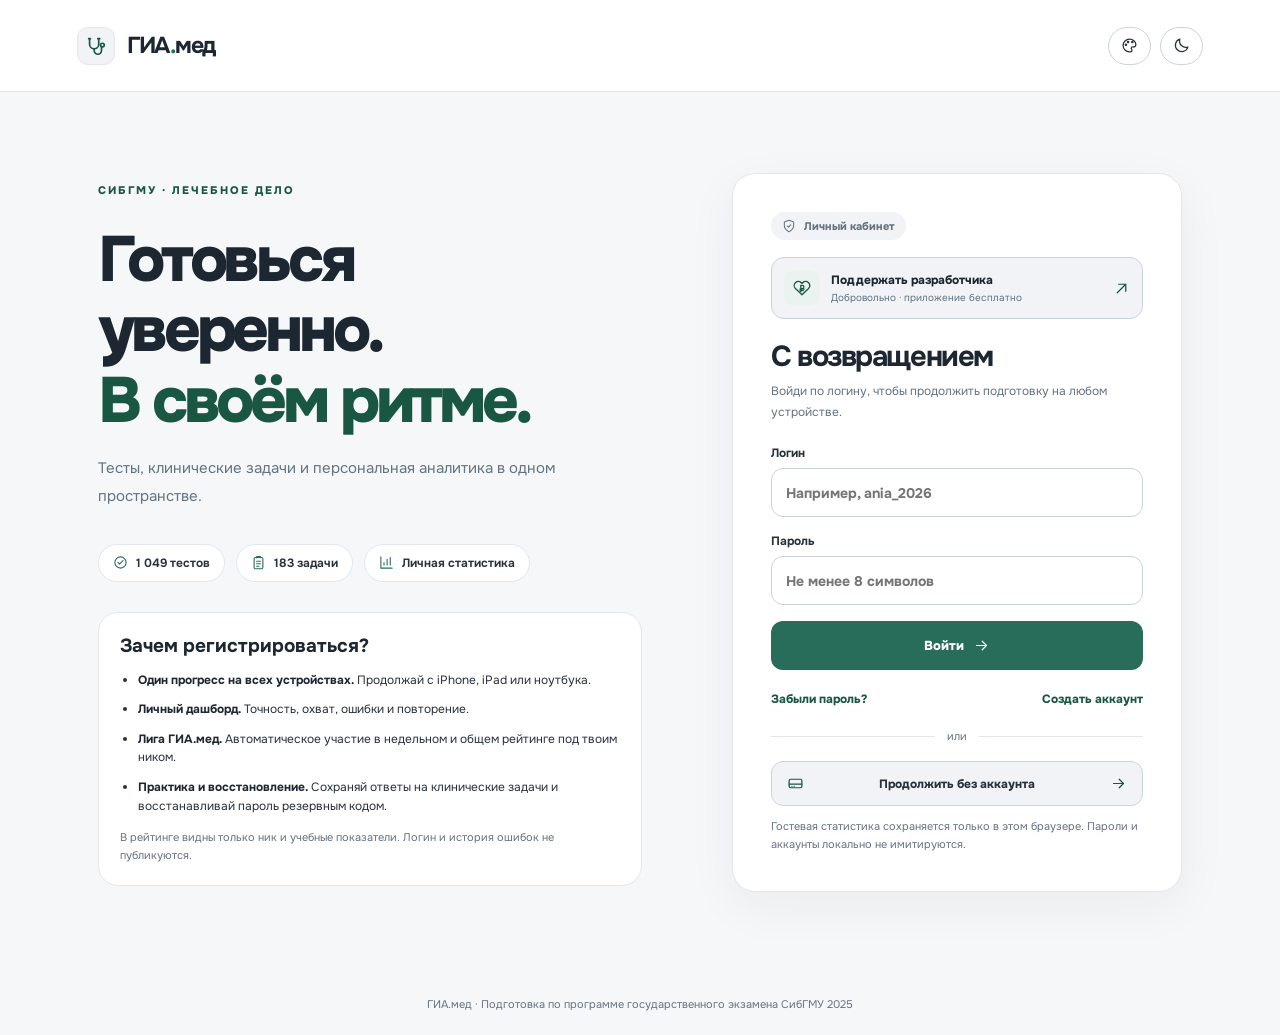
==== commit 3629add4: "Подкрутка доната" ====
--- a/index.html
+++ b/index.html
@@ -1,4 +1,4 @@
-<!DOCTYPE html><html lang="ru"><head><meta charset="UTF-8"><meta name="viewport" content="width=device-width,initial-scale=1,viewport-fit=cover"><meta name="theme-color" content="#f6f7f9"><meta name="description" content="ГИА.мед — персональный тренажёр тестов и клинических задач СибГМУ. Работает на iPhone, iPad и ноутбуке."><meta name="apple-mobile-web-app-capable" content="yes"><meta name="apple-mobile-web-app-status-bar-style" content="default"><meta name="apple-mobile-web-app-title" content="ГИА.мед"><link rel="manifest" href="./manifest.webmanifest"><link rel="icon" type="image/png" href="./icon-192-v10.png"><link rel="apple-touch-icon" sizes="180x180" href="./touch-icon-v10.png"><link rel="stylesheet" href="./styles.css?v=league10-1"><title>ГИА.мед — подготовка к ГОСам</title></head><body>
+<!DOCTYPE html><html lang="ru"><head><meta charset="UTF-8"><meta name="viewport" content="width=device-width,initial-scale=1,viewport-fit=cover"><meta name="theme-color" content="#f6f7f9"><meta name="description" content="ГИА.мед — персональный тренажёр тестов и клинических задач СибГМУ. Работает на iPhone, iPad и ноутбуке."><meta name="apple-mobile-web-app-capable" content="yes"><meta name="apple-mobile-web-app-status-bar-style" content="default"><meta name="apple-mobile-web-app-title" content="ГИА.мед"><link rel="manifest" href="./manifest.webmanifest"><link rel="icon" type="image/png" href="./icon-192-v10.png"><link rel="apple-touch-icon" sizes="180x180" href="./touch-icon-v10.png"><link rel="stylesheet" href="./styles.css?v=gia10-4-2-cloudtips-donate"><title>ГИА.мед — подготовка к ГОСам</title></head><body>
 <svg xmlns="http://www.w3.org/2000/svg" style="position:absolute;width:0;height:0;overflow:hidden" aria-hidden="true"><defs>
 <symbol id="i-home" viewBox="0 0 24 24"><path d="m3 10 9-7 9 7v10H3V10Z"/><path d="M9 20v-8h6v8"/></symbol>
 <symbol id="i-moon" viewBox="0 0 24 24"><path d="M21 14.3A9 9 0 0 1 9.7 3 9 9 0 1 0 21 14.3Z"/></symbol>
@@ -36,5 +36,7 @@
 <symbol id="i-upload" viewBox="0 0 24 24"><path d="M12 17V5M7 10l5-5 5 5M4 17v4h16v-4"/></symbol>
 <symbol id="i-hard-drive" viewBox="0 0 24 24"><rect x="3" y="6" width="18" height="12" rx="2"/><path d="M3 13h18M7 16h.01M10 16h.01"/></symbol>
 <symbol id="i-refresh" viewBox="0 0 24 24"><path d="M20 7a8.5 8.5 0 0 0-14-1L3 9m0-6v6h6M4 17a8.5 8.5 0 0 0 14 1l3-3m0 6v-6h-6"/></symbol>
+<symbol id="i-heart" viewBox="0 0 24 24"><path d="M20.8 4.9a5.5 5.5 0 0 0-7.8 0L12 5.9l-1-1a5.5 5.5 0 0 0-7.8 7.8L12 21l8.8-8.3a5.5 5.5 0 0 0 0-7.8Z"/></symbol>
+<symbol id="i-heart-ruble" viewBox="0 0 24 24"><path d="M20.8 4.9a5.5 5.5 0 0 0-7.8 0L12 5.9l-1-1a5.5 5.5 0 0 0-7.8 7.8L12 21l8.8-8.3a5.5 5.5 0 0 0 0-7.8Z"/><path d="M10.4 16.7V8.5h2a2.15 2.15 0 0 1 0 4.3h-2M9.3 13.6h5.5M9.3 15.5h4.3"/></symbol>
 <symbol id="i-trophy" viewBox="0 0 24 24"><path d="M7 4h10v6a5 5 0 0 1-10 0V4ZM7 6H4v3a4 4 0 0 0 4 4M17 6h3v3a4 4 0 0 1-4 4M12 15v5M8 20h8"/></symbol></defs></svg>
-<div id="app"><div style="max-width:480px;margin:17vh auto;padding:26px;text-align:center;font-family:-apple-system,system-ui,sans-serif;color:#27323d;line-height:1.65"><h2>ГИА.мед</h2><p>Запуск приложения…</p><p style="font-size:13px;color:#61717a">Если видишь этот экран постоянно, вероятно, файл открыт в предпросмотре iPhone («Файлы»), где интерактивное приложение не запускается. Для работы нужен сайт, открытый по HTTPS в Safari. Инструкции есть в архиве.</p></div></div><div id="toast" class="toast" role="status" aria-live="polite"></div><script>window.giaTurnstileReady=function(){window.dispatchEvent(new Event('gia-turnstile-ready'))}</script><script src="https://challenges.cloudflare.com/turnstile/v0/api.js?render=explicit&onload=giaTurnstileReady" async defer></script><script src="./config.js"></script><script src="./data.js"></script><script src="./media.js?v=cloud7"></script><script src="./app.js?v=league10-1" defer></script></body></html>
+<div id="app"><div style="max-width:480px;margin:17vh auto;padding:26px;text-align:center;font-family:-apple-system,system-ui,sans-serif;color:#27323d;line-height:1.65"><h2>ГИА.мед</h2><p>Запуск приложения…</p><p style="font-size:13px;color:#61717a">Если видишь этот экран постоянно, вероятно, файл открыт в предпросмотре iPhone («Файлы»), где интерактивное приложение не запускается. Для работы нужен сайт, открытый по HTTPS в Safari. Инструкции есть в архиве.</p></div></div><div id="toast" class="toast" role="status" aria-live="polite"></div><script>window.giaTurnstileReady=function(){window.dispatchEvent(new Event('gia-turnstile-ready'))}</script><script src="https://challenges.cloudflare.com/turnstile/v0/api.js?render=explicit&onload=giaTurnstileReady" async defer></script><script src="./config.js"></script><script>/* Публичная страница добровольной поддержки ГИА.мед на CloudTips. */window.GIA_DONATE_URL = "https://pay.cloudtips.ru/p/c6f6814d";</script><script src="./data.js"></script><script src="./media.js?v=cloud7"></script><script src="./app.js?v=gia10-4-2-cloudtips-donate" defer></script></body></html>
--- a/styles.css
+++ b/styles.css
@@ -570,3 +570,72 @@
   .bottomnav .nav-link{font-size:8px;gap:3px;}
   .bottomnav .nav-link .icon{width:21px;height:21px;}
 }
+
+/* ГИА.мед v10.2 — days until state-exam week, 23 June 2027. */
+.gia-countdown{
+ display:flex;align-items:center;justify-content:space-between;gap:25px;
+ position:relative;overflow:hidden;margin:0 0 18px;padding:23px 28px;
+ background:var(--surface);border:1px solid var(--line);border-radius:23px;
+ color:var(--text);box-shadow:var(--shadow);
+}
+.gia-countdown::before{
+ content:'';position:absolute;width:215px;height:215px;right:-99px;top:-111px;
+ border-radius:50%;background:var(--accent-soft);opacity:.8;pointer-events:none;
+}
+.gia-countdown-copy,.gia-countdown-value{position:relative;z-index:1;min-width:0}
+.gia-countdown-kicker{
+ display:flex;gap:7px;align-items:center;color:var(--accent-strong);
+ font-size:10px;font-weight:800;letter-spacing:.11em;text-transform:uppercase;
+}
+.gia-countdown-kicker .icon{width:17px;height:17px;flex:none}
+.gia-countdown h2{font-size:clamp(18px,2vw,25px);line-height:1.24;letter-spacing:-.035em;color:var(--deep);margin:11px 0 6px;max-width:540px}
+.gia-countdown-date{font-size:12px;font-weight:700;color:var(--accent-strong);line-height:1.5;margin:0}
+.gia-countdown-note{font-size:11px;line-height:1.5;margin:9px 0 0;color:var(--muted)}
+.gia-countdown-value{
+ flex:none;display:flex;flex-direction:column;align-items:center;justify-content:center;
+ min-width:152px;padding:10px 15px;background:var(--accent-soft);border:1px solid var(--line);
+ border-radius:18px;color:var(--accent-strong);font-variant-numeric:tabular-nums;
+}
+.gia-countdown-value strong{font-size:clamp(48px,6vw,65px);letter-spacing:-.07em;line-height:1.06;font-weight:850}
+.gia-countdown-value span{font-size:12px;font-weight:750;margin-top:2px}
+.gia-countdown-value.gia-countdown-finished strong{font-size:26px;letter-spacing:-.03em}
+@media(max-width:760px){
+ .gia-countdown{gap:12px;padding:17px 18px;border-radius:19px;margin-bottom:14px}
+ .gia-countdown h2{font-size:19px;margin:8px 0 5px}
+ .gia-countdown-note{font-size:10px;margin-top:6px}
+ .gia-countdown-date{font-size:11px}
+ .gia-countdown-value{min-width:92px;padding:14px 9px;border-radius:14px}
+ .gia-countdown-value strong{font-size:46px}
+ .gia-countdown-value span{font-size:11px}
+}
+@media(max-width:360px){
+ .gia-countdown{padding:15px 13px;gap:9px}
+ .gia-countdown h2{font-size:17px}
+ .gia-countdown-value{min-width:77px;padding:12px 6px}
+ .gia-countdown-value strong{font-size:40px}
+ .gia-countdown-value span{font-size:10px}
+ .gia-countdown-date{font-size:10px}
+}
+
+
+/* ГИА.мед v10.4 — ненавязчивая поддержка на экране входа и в профиле. */
+.donate-mini{display:flex;align-items:center;gap:11px;margin-top:17px;padding:11px 12px;border:1px solid var(--line-strong);border-radius:13px;background:var(--surface-alt);color:var(--text);text-decoration:none;min-height:62px;transition:border-color .18s,background .18s,transform .18s}
+.donate-mini:hover,.donate-mini:focus-visible{border-color:var(--accent);background:var(--accent-soft);transform:translateY(-1px)}
+.donate-mini-icon{width:36px;height:36px;flex:none;display:grid;place-items:center;border-radius:11px;background:var(--accent-soft);color:var(--accent-strong)}
+.donate-mini-icon .icon{width:18px;height:18px}
+.donate-mini-copy{flex:1;display:grid;gap:3px;min-width:0}.donate-mini-copy b{font-size:12px;font-weight:750;color:var(--deep);line-height:1.35}.donate-mini-copy small{font-size:10px;line-height:1.4;color:var(--muted)}
+.donate-mini>.icon{width:17px;height:17px;color:var(--accent-strong)}
+.auth-card-top .donate-mini+h2{margin-top:19px}
+.donate-profile{display:grid;grid-template-columns:54px minmax(0,1fr) auto;align-items:center;gap:21px;padding:24px 26px;margin:24px 0 26px;background:linear-gradient(120deg,var(--surface),var(--accent-soft));border:1px solid var(--line-strong);border-radius:22px;box-shadow:var(--shadow)}
+.donate-profile-icon{width:54px;height:54px;display:grid;place-items:center;background:var(--surface);border:1px solid var(--line);border-radius:17px;color:var(--accent-strong)}
+.donate-profile-icon .icon{width:27px;height:27px}
+.donate-profile-copy{min-width:0}.donate-profile-kicker{font-size:10px;color:var(--accent-strong);font-weight:800;letter-spacing:.1em}
+.donate-profile-copy h2{margin:5px 0 8px;font-size:22px;font-weight:800;letter-spacing:-.03em;color:var(--deep)}
+.donate-profile-copy p{margin:0 0 7px;color:var(--text);font-size:13px;line-height:1.65;max-width:620px}
+.donate-profile-copy small{font-size:11px;line-height:1.45;color:var(--muted)}
+.donate-profile-button{display:inline-flex;align-items:center;justify-content:center;gap:9px;background:var(--accent);color:#fff;min-height:45px;white-space:nowrap;border-radius:12px;padding:12px 16px;font-size:12px;font-weight:800;text-decoration:none;transition:transform .18s,filter .18s}
+.donate-profile-button:hover{filter:brightness(.94);transform:translateY(-1px)}
+.donate-profile-button .icon{width:16px;height:16px}
+:root[data-theme=dark] .donate-profile-button{color:#15231c}
+@media(max-width:820px){.donate-profile{grid-template-columns:46px minmax(0,1fr);gap:13px;padding:20px;margin:19px 0 22px}.donate-profile-icon{width:46px;height:46px;border-radius:14px}.donate-profile-icon .icon{width:24px;height:24px}.donate-profile-copy h2{font-size:19px}.donate-profile-button{grid-column:1/-1;width:100%;margin-top:3px}}
+@media(max-width:390px){.donate-mini{gap:9px;padding:10px}.donate-mini-copy b{font-size:11px}.donate-mini-copy small{font-size:9.5px}.donate-profile-copy h2{font-size:18px}.donate-profile-copy p{font-size:12px}}
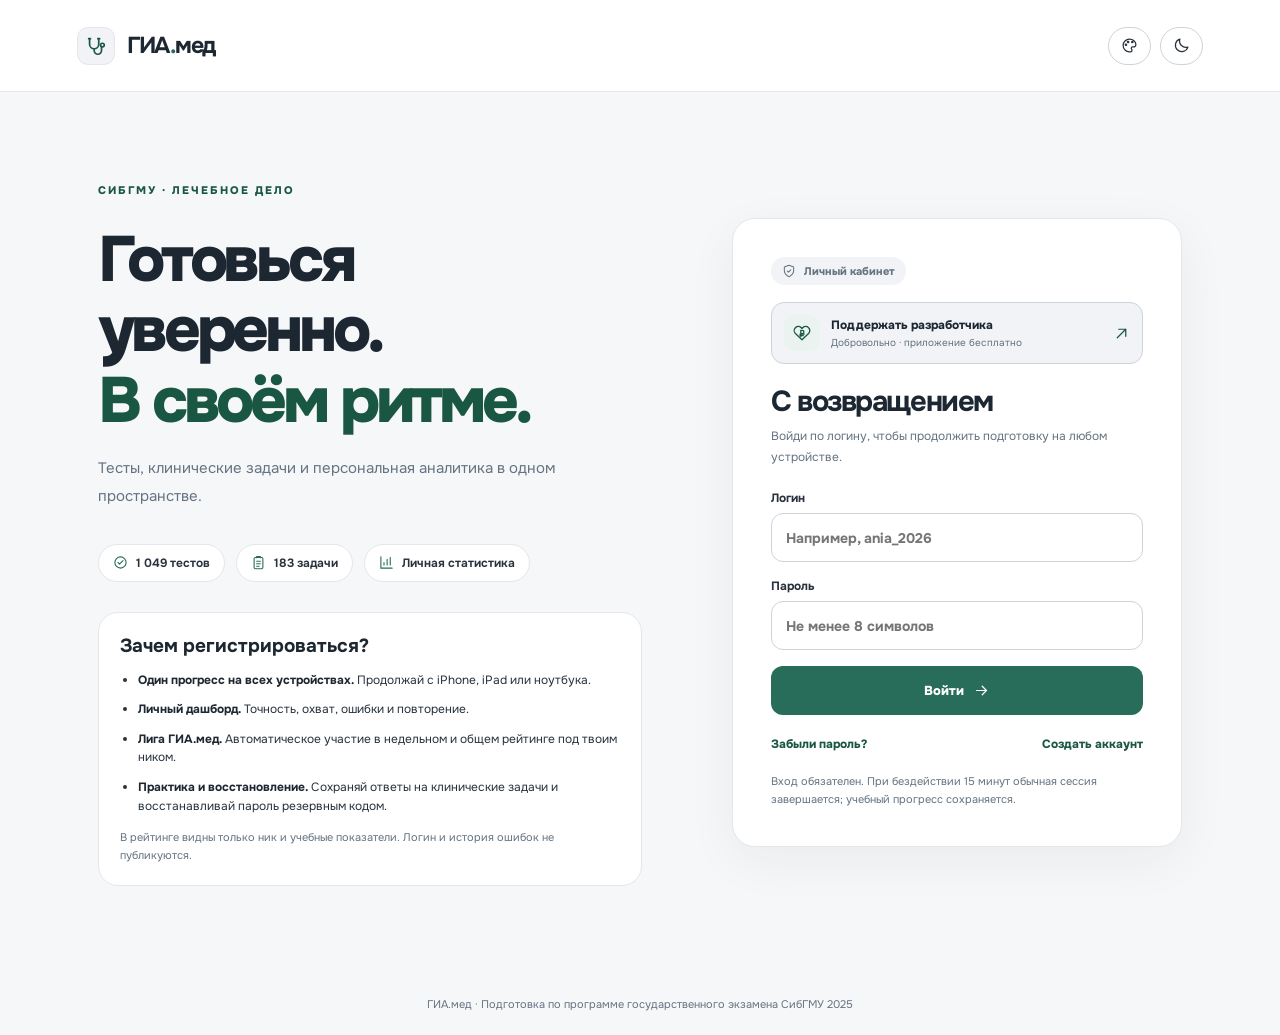
==== commit 1039387f: "Удаление кнопки гостевого входа и выход через 15м" ====
--- a/index.html
+++ b/index.html
@@ -1,4 +1,4 @@
-<!DOCTYPE html><html lang="ru"><head><meta charset="UTF-8"><meta name="viewport" content="width=device-width,initial-scale=1,viewport-fit=cover"><meta name="theme-color" content="#f6f7f9"><meta name="description" content="ГИА.мед — персональный тренажёр тестов и клинических задач СибГМУ. Работает на iPhone, iPad и ноутбуке."><meta name="apple-mobile-web-app-capable" content="yes"><meta name="apple-mobile-web-app-status-bar-style" content="default"><meta name="apple-mobile-web-app-title" content="ГИА.мед"><link rel="manifest" href="./manifest.webmanifest"><link rel="icon" type="image/png" href="./icon-192-v10.png"><link rel="apple-touch-icon" sizes="180x180" href="./touch-icon-v10.png"><link rel="stylesheet" href="./styles.css?v=gia10-4-2-cloudtips-donate"><title>ГИА.мед — подготовка к ГОСам</title></head><body>
+<!DOCTYPE html><html lang="ru"><head><meta charset="UTF-8"><meta name="viewport" content="width=device-width,initial-scale=1,viewport-fit=cover"><meta name="theme-color" content="#f6f7f9"><meta name="description" content="ГИА.мед — персональный тренажёр тестов и клинических задач СибГМУ. Работает на iPhone, iPad и ноутбуке."><meta name="apple-mobile-web-app-capable" content="yes"><meta name="apple-mobile-web-app-status-bar-style" content="default"><meta name="apple-mobile-web-app-title" content="ГИА.мед"><link rel="manifest" href="./manifest.webmanifest"><link rel="icon" type="image/png" href="./icon-192-v10.png"><link rel="apple-touch-icon" sizes="180x180" href="./touch-icon-v10.png"><link rel="stylesheet" href="./styles.css?v=gia10-8-auth-presence"><title>ГИА.мед — подготовка к ГОСам</title></head><body>
 <svg xmlns="http://www.w3.org/2000/svg" style="position:absolute;width:0;height:0;overflow:hidden" aria-hidden="true"><defs>
 <symbol id="i-home" viewBox="0 0 24 24"><path d="m3 10 9-7 9 7v10H3V10Z"/><path d="M9 20v-8h6v8"/></symbol>
 <symbol id="i-moon" viewBox="0 0 24 24"><path d="M21 14.3A9 9 0 0 1 9.7 3 9 9 0 1 0 21 14.3Z"/></symbol>
@@ -39,4 +39,4 @@
 <symbol id="i-heart" viewBox="0 0 24 24"><path d="M20.8 4.9a5.5 5.5 0 0 0-7.8 0L12 5.9l-1-1a5.5 5.5 0 0 0-7.8 7.8L12 21l8.8-8.3a5.5 5.5 0 0 0 0-7.8Z"/></symbol>
 <symbol id="i-heart-ruble" viewBox="0 0 24 24"><path d="M20.8 4.9a5.5 5.5 0 0 0-7.8 0L12 5.9l-1-1a5.5 5.5 0 0 0-7.8 7.8L12 21l8.8-8.3a5.5 5.5 0 0 0 0-7.8Z"/><path d="M10.4 16.7V8.5h2a2.15 2.15 0 0 1 0 4.3h-2M9.3 13.6h5.5M9.3 15.5h4.3"/></symbol>
 <symbol id="i-trophy" viewBox="0 0 24 24"><path d="M7 4h10v6a5 5 0 0 1-10 0V4ZM7 6H4v3a4 4 0 0 0 4 4M17 6h3v3a4 4 0 0 1-4 4M12 15v5M8 20h8"/></symbol></defs></svg>
-<div id="app"><div style="max-width:480px;margin:17vh auto;padding:26px;text-align:center;font-family:-apple-system,system-ui,sans-serif;color:#27323d;line-height:1.65"><h2>ГИА.мед</h2><p>Запуск приложения…</p><p style="font-size:13px;color:#61717a">Если видишь этот экран постоянно, вероятно, файл открыт в предпросмотре iPhone («Файлы»), где интерактивное приложение не запускается. Для работы нужен сайт, открытый по HTTPS в Safari. Инструкции есть в архиве.</p></div></div><div id="toast" class="toast" role="status" aria-live="polite"></div><script>window.giaTurnstileReady=function(){window.dispatchEvent(new Event('gia-turnstile-ready'))}</script><script src="https://challenges.cloudflare.com/turnstile/v0/api.js?render=explicit&onload=giaTurnstileReady" async defer></script><script src="./config.js"></script><script>/* Публичная страница добровольной поддержки ГИА.мед на CloudTips. */window.GIA_DONATE_URL = "https://pay.cloudtips.ru/p/c6f6814d";</script><script src="./data.js"></script><script src="./media.js?v=cloud7"></script><script src="./app.js?v=gia10-4-2-cloudtips-donate" defer></script></body></html>
+<div id="app"><div style="max-width:480px;margin:17vh auto;padding:26px;text-align:center;font-family:-apple-system,system-ui,sans-serif;color:#27323d;line-height:1.65"><h2>ГИА.мед</h2><p>Запуск приложения…</p><p style="font-size:13px;color:#61717a">Если видишь этот экран постоянно, вероятно, файл открыт в предпросмотре iPhone («Файлы»), где интерактивное приложение не запускается. Для работы нужен сайт, открытый по HTTPS в Safari. Инструкции есть в архиве.</p></div></div><div id="toast" class="toast" role="status" aria-live="polite"></div><script>window.giaTurnstileReady=function(){window.dispatchEvent(new Event('gia-turnstile-ready'))}</script><script src="https://challenges.cloudflare.com/turnstile/v0/api.js?render=explicit&onload=giaTurnstileReady" async defer></script><script src="./config.js"></script><script>/* Публичная страница добровольной поддержки ГИА.мед на CloudTips. */window.GIA_DONATE_URL = "https://pay.cloudtips.ru/p/c6f6814d";</script><script src="./data.js?v=gia10-5-study-audit"></script><script src="./media.js?v=gia10-5-study-audit"></script><script src="./app.js?v=gia10-8-auth-presence" defer></script></body></html>
--- a/styles.css
+++ b/styles.css
@@ -639,3 +639,10 @@
 :root[data-theme=dark] .donate-profile-button{color:#15231c}
 @media(max-width:820px){.donate-profile{grid-template-columns:46px minmax(0,1fr);gap:13px;padding:20px;margin:19px 0 22px}.donate-profile-icon{width:46px;height:46px;border-radius:14px}.donate-profile-icon .icon{width:24px;height:24px}.donate-profile-copy h2{font-size:19px}.donate-profile-button{grid-column:1/-1;width:100%;margin-top:3px}}
 @media(max-width:390px){.donate-mini{gap:9px;padding:10px}.donate-mini-copy b{font-size:11px}.donate-mini-copy small{font-size:9.5px}.donate-profile-copy h2{font-size:18px}.donate-profile-copy p{font-size:12px}}
+
+/* v10.5: таблица из исходного PDF, задача 59 */
+.case-risk-table{margin-top:20px;max-width:100%}.case-risk-table h3{font-size:17px;margin:0 0 12px;color:var(--text)}.case-risk-scroll{overflow-x:auto;border:1px solid var(--line);border-radius:12px}.case-risk-table table{border-collapse:collapse;width:100%;font-size:13px;line-height:1.45;table-layout:auto;color:var(--text)}.case-risk-table th,.case-risk-table td{padding:9px 10px;border-bottom:1px solid var(--line);vertical-align:top;text-align:left;overflow-wrap:anywhere}.case-risk-table thead{background:var(--surface-alt)}.case-risk-table th:first-child{white-space:nowrap}.case-risk-table td:last-child,.case-risk-table th:last-child{text-align:center;white-space:nowrap}.case-risk-table tbody tr:last-child>*{border-bottom:0}.case-risk-table p{margin:10px 0 0}.case-risk-table .source-link{display:inline-flex}.case-figure>span{flex-wrap:wrap}
+
+/* v10.6: compact source link in every quiz question. */
+.question-source-link{display:inline-flex;align-items:center;gap:6px;max-width:100%;margin:5px 0 1px;padding:6px 9px;border-radius:8px;color:var(--accent-strong);background:var(--surface-alt);border:1px solid var(--line);text-decoration:none;font-size:12px;font-weight:650;line-height:1.35;vertical-align:top;}
+.question-source-link .icon{width:14px;height:14px;flex:0 0 14px}.question-source-link span{overflow-wrap:anywhere}.question-source-link:hover,.question-source-link:focus-visible{border-color:var(--accent);text-decoration:underline;outline-offset:3px;}.question-source-link+.question-text{margin-top:13px;}
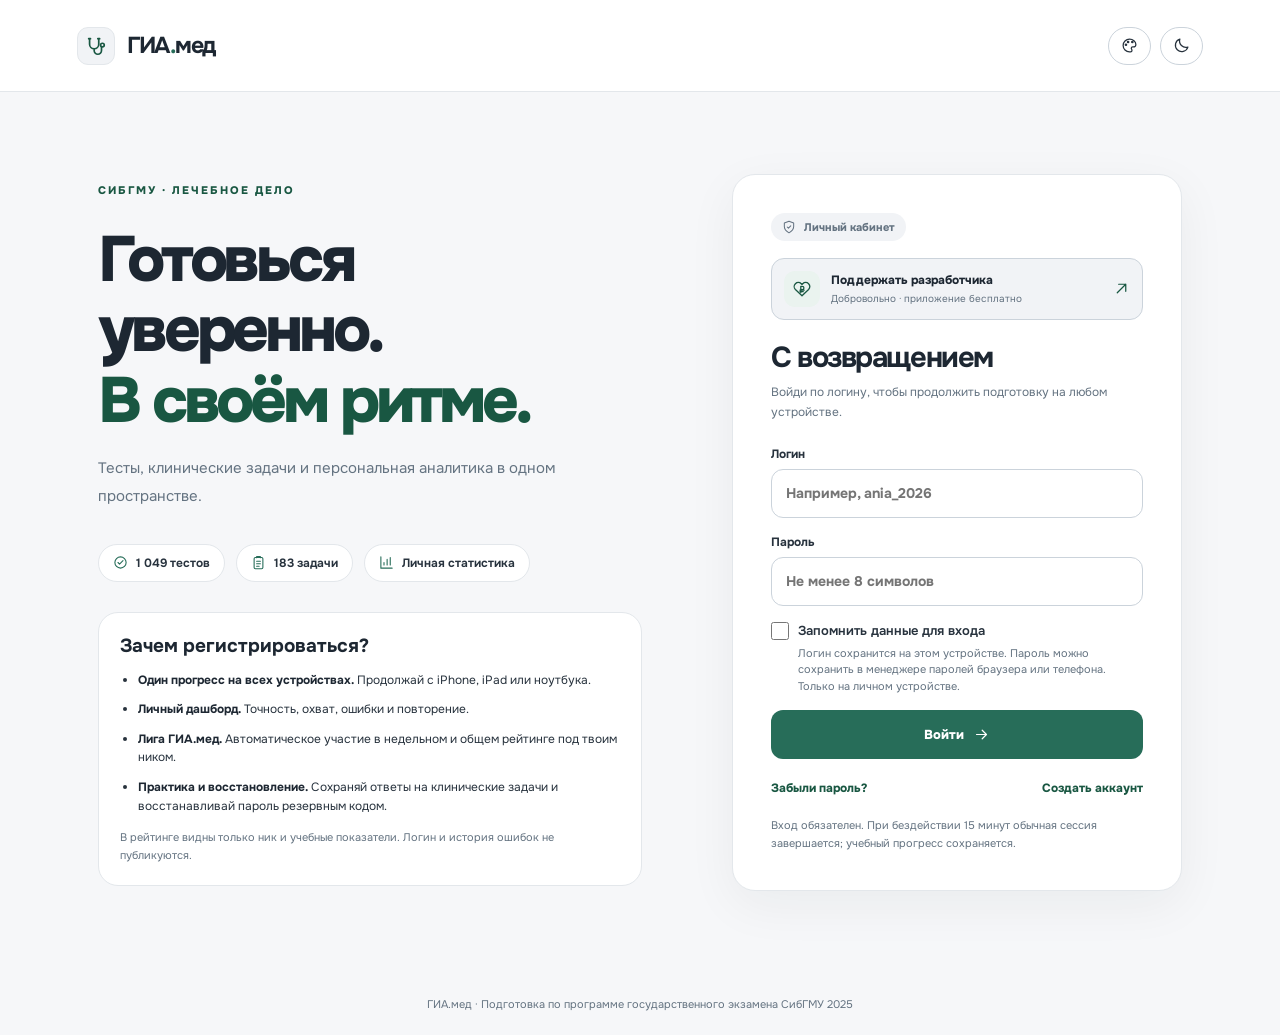
==== commit a5c4cd5f: "Автозаполнение входа" ====
--- a/index.html
+++ b/index.html
@@ -1,4 +1,4 @@
-<!DOCTYPE html><html lang="ru"><head><meta charset="UTF-8"><meta name="viewport" content="width=device-width,initial-scale=1,viewport-fit=cover"><meta name="theme-color" content="#f6f7f9"><meta name="description" content="ГИА.мед — персональный тренажёр тестов и клинических задач СибГМУ. Работает на iPhone, iPad и ноутбуке."><meta name="apple-mobile-web-app-capable" content="yes"><meta name="apple-mobile-web-app-status-bar-style" content="default"><meta name="apple-mobile-web-app-title" content="ГИА.мед"><link rel="manifest" href="./manifest.webmanifest"><link rel="icon" type="image/png" href="./icon-192-v10.png"><link rel="apple-touch-icon" sizes="180x180" href="./touch-icon-v10.png"><link rel="stylesheet" href="./styles.css?v=gia10-8-auth-presence"><title>ГИА.мед — подготовка к ГОСам</title></head><body>
+<!DOCTYPE html><html lang="ru"><head><meta charset="UTF-8"><meta name="viewport" content="width=device-width,initial-scale=1,viewport-fit=cover"><meta name="theme-color" content="#f6f7f9"><meta name="description" content="ГИА.мед — персональный тренажёр тестов и клинических задач СибГМУ. Работает на iPhone, iPad и ноутбуке."><meta name="apple-mobile-web-app-capable" content="yes"><meta name="apple-mobile-web-app-status-bar-style" content="default"><meta name="apple-mobile-web-app-title" content="ГИА.мед"><link rel="manifest" href="./manifest.webmanifest"><link rel="icon" type="image/png" href="./icon-192-v10.png"><link rel="apple-touch-icon" sizes="180x180" href="./touch-icon-v10.png"><link rel="stylesheet" href="./styles.css?v=gia10-9-autofill"><title>ГИА.мед — подготовка к ГОСам</title><style>.auth-form .auth-remember{margin:4px 0 16px}.auth-form .auth-remember label{display:flex;align-items:center;gap:9px;margin:0 0 5px;color:var(--text);font-size:13px;font-weight:600;cursor:pointer}.auth-form .auth-remember input[type=checkbox]{appearance:auto;-webkit-appearance:checkbox;width:18px;height:18px;flex:0 0 18px;padding:0;margin:0;accent-color:#276d59}.auth-remember small{display:block;font-size:11px;line-height:1.5;color:var(--muted);padding-left:27px}.auth-forget-login{border:0;background:transparent;padding:8px 0 0 27px;font:inherit;font-size:12px;color:var(--text);text-decoration:underline;cursor:pointer}</style></head><body>
 <svg xmlns="http://www.w3.org/2000/svg" style="position:absolute;width:0;height:0;overflow:hidden" aria-hidden="true"><defs>
 <symbol id="i-home" viewBox="0 0 24 24"><path d="m3 10 9-7 9 7v10H3V10Z"/><path d="M9 20v-8h6v8"/></symbol>
 <symbol id="i-moon" viewBox="0 0 24 24"><path d="M21 14.3A9 9 0 0 1 9.7 3 9 9 0 1 0 21 14.3Z"/></symbol>
@@ -39,4 +39,4 @@
 <symbol id="i-heart" viewBox="0 0 24 24"><path d="M20.8 4.9a5.5 5.5 0 0 0-7.8 0L12 5.9l-1-1a5.5 5.5 0 0 0-7.8 7.8L12 21l8.8-8.3a5.5 5.5 0 0 0 0-7.8Z"/></symbol>
 <symbol id="i-heart-ruble" viewBox="0 0 24 24"><path d="M20.8 4.9a5.5 5.5 0 0 0-7.8 0L12 5.9l-1-1a5.5 5.5 0 0 0-7.8 7.8L12 21l8.8-8.3a5.5 5.5 0 0 0 0-7.8Z"/><path d="M10.4 16.7V8.5h2a2.15 2.15 0 0 1 0 4.3h-2M9.3 13.6h5.5M9.3 15.5h4.3"/></symbol>
 <symbol id="i-trophy" viewBox="0 0 24 24"><path d="M7 4h10v6a5 5 0 0 1-10 0V4ZM7 6H4v3a4 4 0 0 0 4 4M17 6h3v3a4 4 0 0 1-4 4M12 15v5M8 20h8"/></symbol></defs></svg>
-<div id="app"><div style="max-width:480px;margin:17vh auto;padding:26px;text-align:center;font-family:-apple-system,system-ui,sans-serif;color:#27323d;line-height:1.65"><h2>ГИА.мед</h2><p>Запуск приложения…</p><p style="font-size:13px;color:#61717a">Если видишь этот экран постоянно, вероятно, файл открыт в предпросмотре iPhone («Файлы»), где интерактивное приложение не запускается. Для работы нужен сайт, открытый по HTTPS в Safari. Инструкции есть в архиве.</p></div></div><div id="toast" class="toast" role="status" aria-live="polite"></div><script>window.giaTurnstileReady=function(){window.dispatchEvent(new Event('gia-turnstile-ready'))}</script><script src="https://challenges.cloudflare.com/turnstile/v0/api.js?render=explicit&onload=giaTurnstileReady" async defer></script><script src="./config.js"></script><script>/* Публичная страница добровольной поддержки ГИА.мед на CloudTips. */window.GIA_DONATE_URL = "https://pay.cloudtips.ru/p/c6f6814d";</script><script src="./data.js?v=gia10-5-study-audit"></script><script src="./media.js?v=gia10-5-study-audit"></script><script src="./app.js?v=gia10-8-auth-presence" defer></script></body></html>
+<div id="app"><div style="max-width:480px;margin:17vh auto;padding:26px;text-align:center;font-family:-apple-system,system-ui,sans-serif;color:#27323d;line-height:1.65"><h2>ГИА.мед</h2><p>Запуск приложения…</p><p style="font-size:13px;color:#61717a">Если видишь этот экран постоянно, вероятно, файл открыт в предпросмотре iPhone («Файлы»), где интерактивное приложение не запускается. Для работы нужен сайт, открытый по HTTPS в Safari. Инструкции есть в архиве.</p></div></div><div id="toast" class="toast" role="status" aria-live="polite"></div><script>window.giaTurnstileReady=function(){window.dispatchEvent(new Event('gia-turnstile-ready'))}</script><script src="https://challenges.cloudflare.com/turnstile/v0/api.js?render=explicit&onload=giaTurnstileReady" async defer></script><script src="./config.js"></script><script>/* Публичная страница добровольной поддержки ГИА.мед на CloudTips. */window.GIA_DONATE_URL = "https://pay.cloudtips.ru/p/c6f6814d";</script><script src="./data.js?v=gia10-5-study-audit"></script><script src="./media.js?v=gia10-5-study-audit"></script><script src="./app.js?v=gia10-9-autofill" defer></script></body></html>
